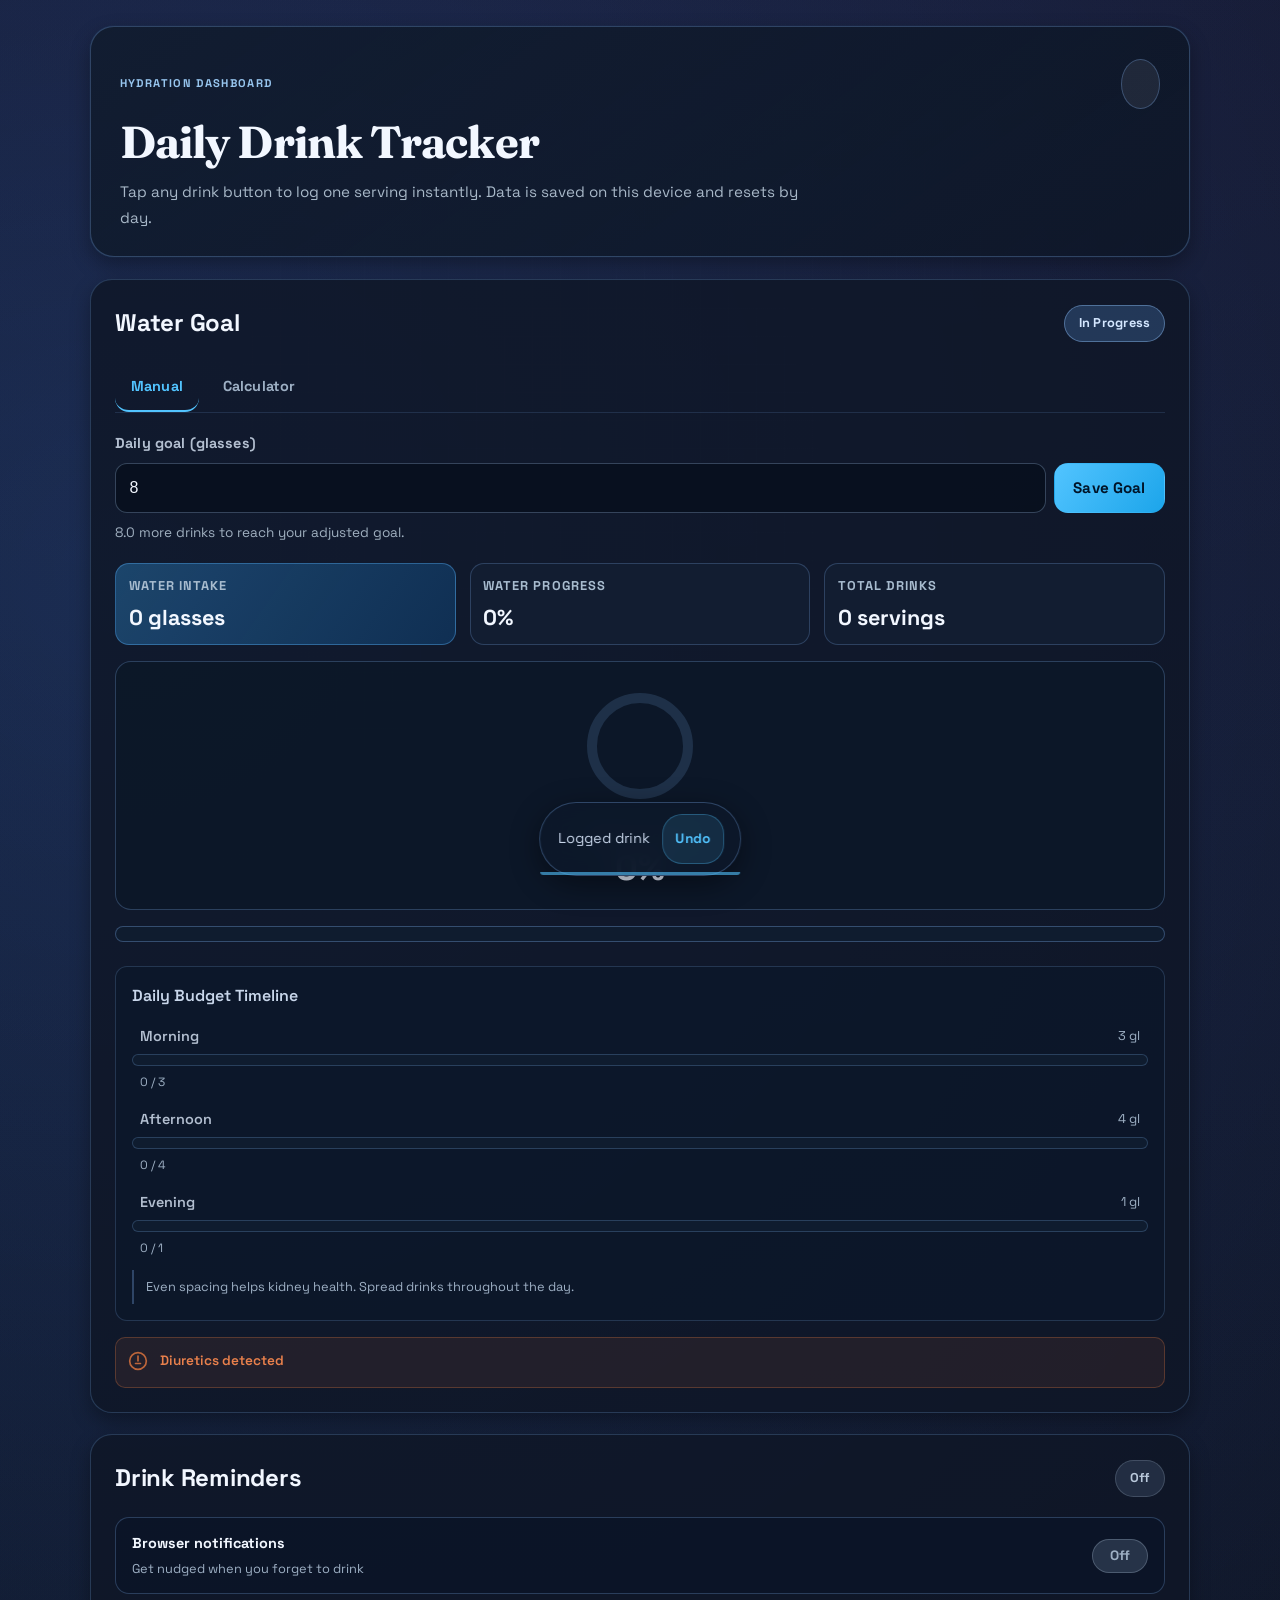
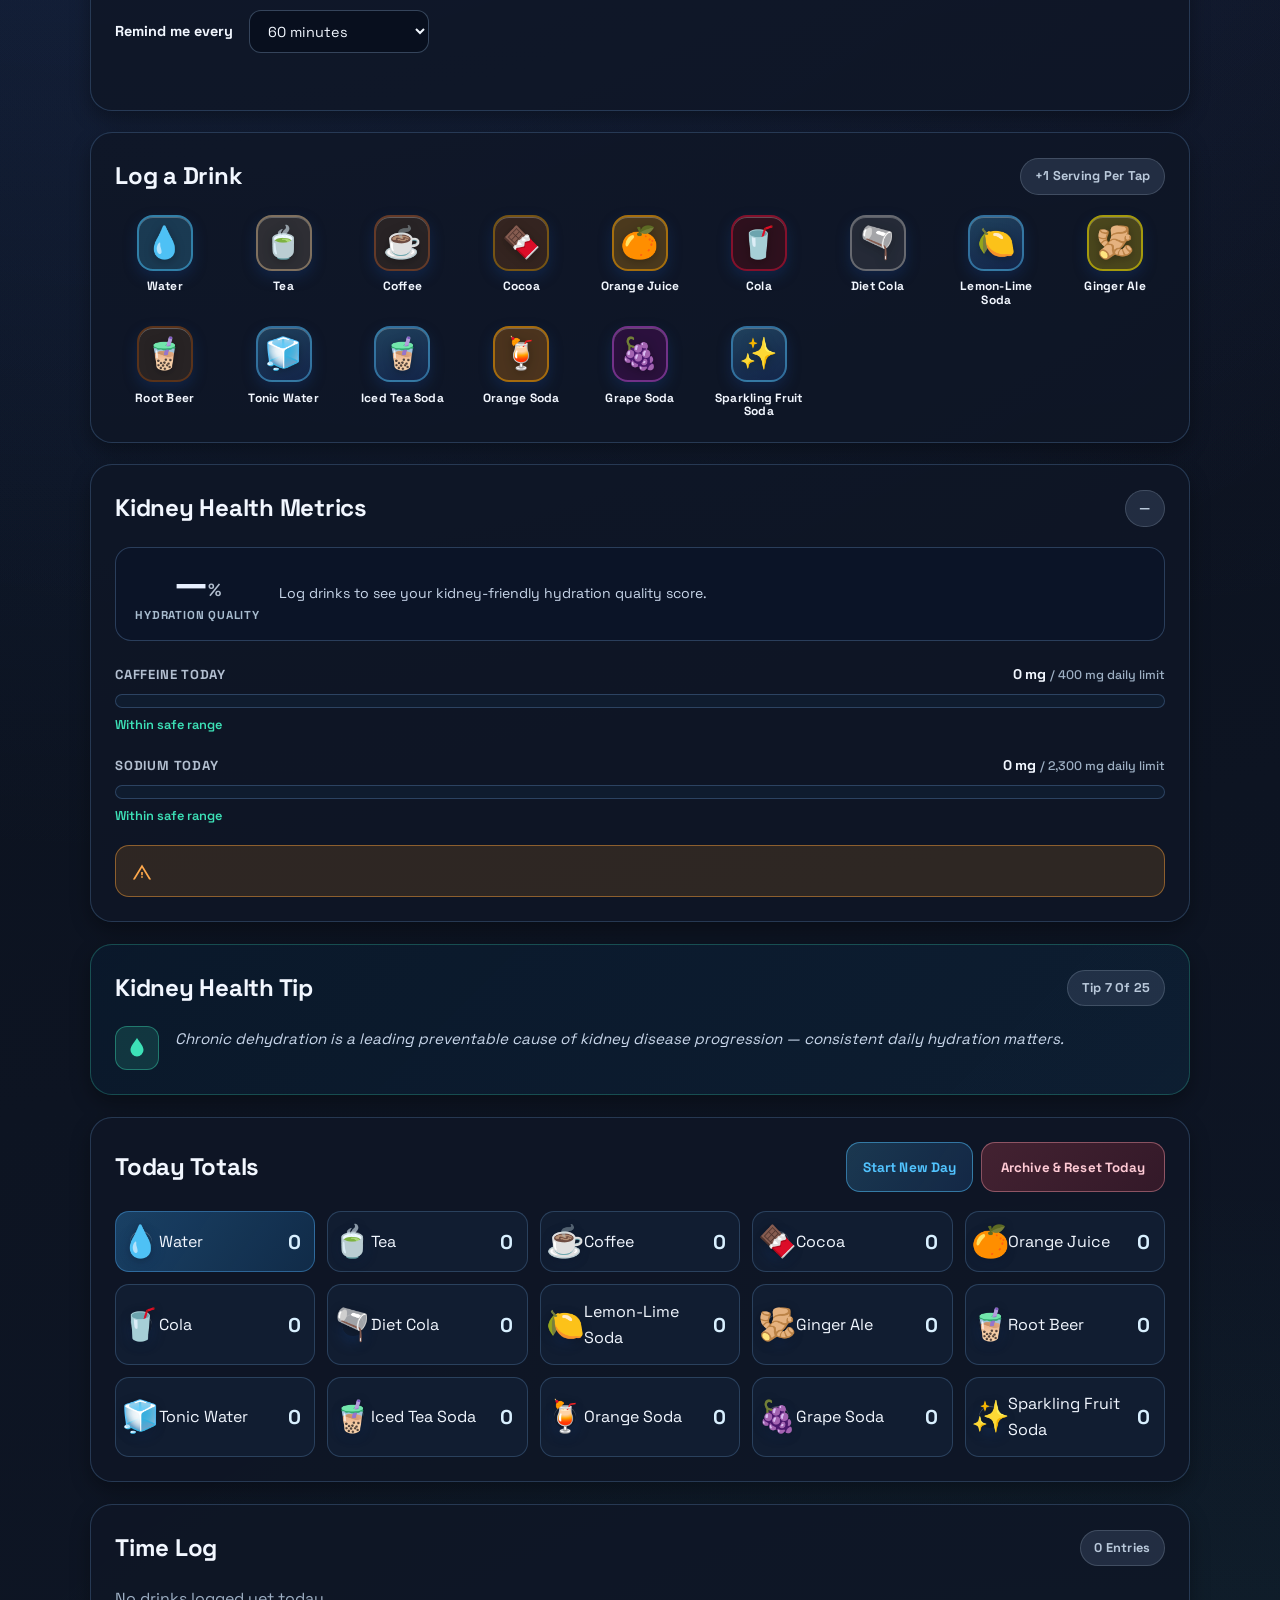
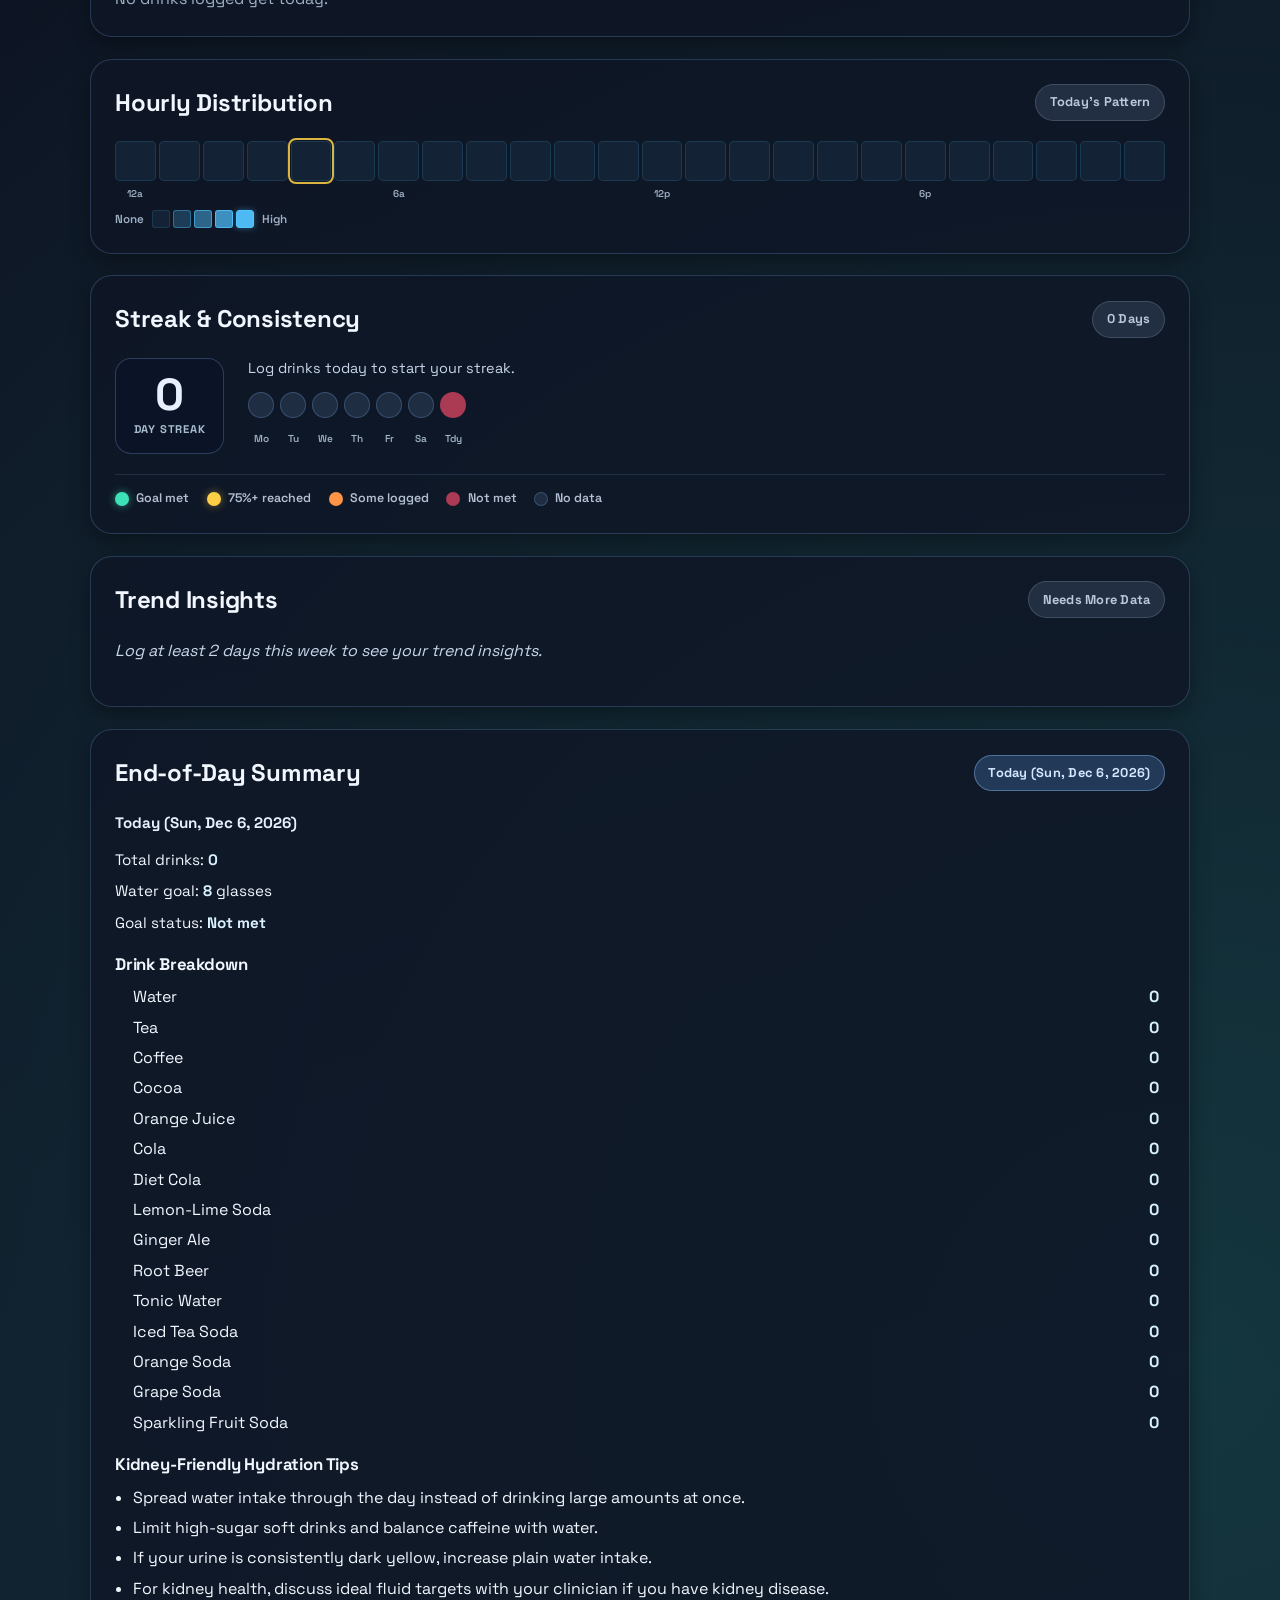
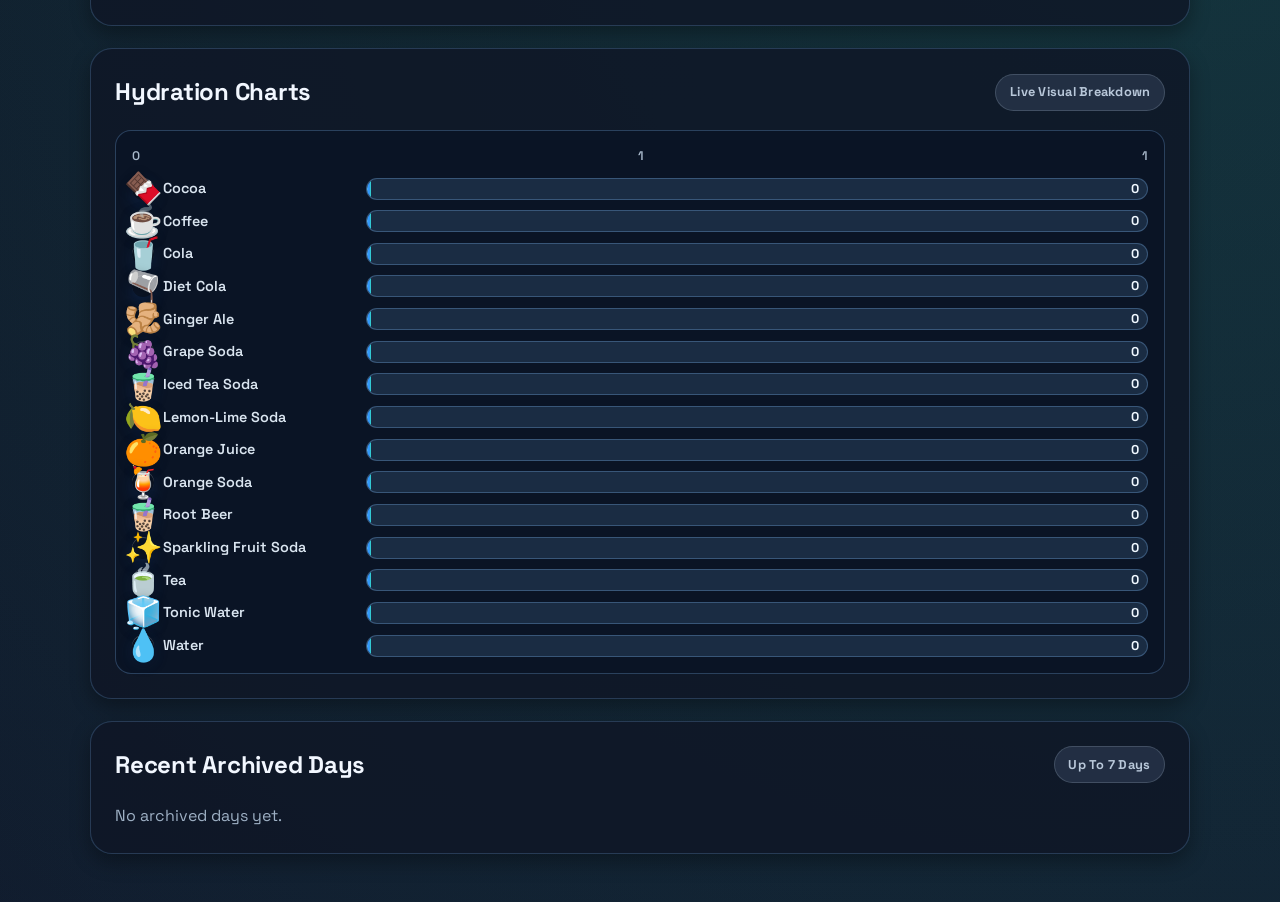
==== index.html @ b5bc23cc "Initial commit" ====
<!DOCTYPE html>
<html lang="en">
  <head>
    <meta charset="UTF-8" />
    <meta name="viewport" content="width=device-width, initial-scale=1.0" />
    <title>Hydration Tracker</title>
    <link rel="preconnect" href="https://fonts.googleapis.com" />
    <link rel="preconnect" href="https://fonts.gstatic.com" crossorigin />
    <link
      href="https://fonts.googleapis.com/css2?family=Space+Grotesk:wght@400;500;600;700&family=Fraunces:opsz,wght@9..144,500;9..144,700&display=swap"
      rel="stylesheet"
    />
    <link rel="stylesheet" href="assets/css/styles.css" />
  </head>
  <body>
    <main class="app-shell" aria-live="polite">
      <header class="hero">
        <div class="hero-top">
          <p class="eyebrow">Hydration Dashboard</p>
          <button type="button" id="themeToggle" class="theme-toggle" aria-label="Switch to light mode" title="Toggle light/dark mode">
            <svg id="themeIconMoon" viewBox="0 0 24 24" aria-hidden="true"><path d="M21 12.79A9 9 0 1 1 11.21 3a7 7 0 0 0 9.79 9.79z" fill="currentColor"/></svg>
            <svg id="themeIconSun" viewBox="0 0 24 24" aria-hidden="true" style="display:none"><circle cx="12" cy="12" r="5" fill="currentColor"/><path d="M12 1v2M12 21v2M4.22 4.22l1.42 1.42M18.36 18.36l1.42 1.42M1 12h2M21 12h2M4.22 19.78l1.42-1.42M18.36 5.64l1.42-1.42" stroke="currentColor" stroke-width="2" stroke-linecap="round" fill="none"/></svg>
          </button>
        </div>
        <h1>Daily Drink Tracker</h1>
        <p class="hero-copy">
          Tap any drink button to log one serving instantly. Data is saved on this device and resets by day.
        </p>
      </header>

      <!-- Undo Toast -->
      <div class="undo-toast" id="undoToast" hidden role="status" aria-live="polite">
        <span class="undo-msg" id="undoMsg">Logged drink</span>
        <button type="button" id="undoBtn" class="undo-btn">Undo</button>
        <div class="undo-progress" id="undoProgress"></div>
      </div>

      <section class="card water-progress" aria-labelledby="waterProgressHeading">
        <div class="section-head">
          <h2 id="waterProgressHeading">Water Goal</h2>
          <p class="chip" id="goalStatus">In progress</p>
        </div>

        <div class="goal-tabs">
          <button type="button" class="goal-tab active" data-tab="manual">Manual</button>
          <button type="button" class="goal-tab" data-tab="calculator">Calculator</button>
        </div>

        <form id="goalForm" class="goal-form goal-tab-content" data-tab-content="manual" novalidate>
          <label for="waterGoalInput">Daily goal (glasses)</label>
          <div class="goal-input-wrap">
            <input
              id="waterGoalInput"
              name="waterGoal"
              type="number"
              min="1"
              max="30"
              step="1"
              required
              inputmode="numeric"
            />
            <button type="submit">Save Goal</button>
          </div>
          <p class="helper-text" id="goalMessage">Default goal is 8 glasses.</p>
        </form>

        <form id="calculatorForm" class="goal-form goal-tab-content" data-tab-content="calculator" style="display: none;" novalidate>
          <div class="calculator-fields">
            <div class="calculator-field">
              <label for="bodyWeight">Body Weight</label>
              <div class="goal-input-wrap">
                <input id="bodyWeight" type="number" min="66" max="440" step="0.5" placeholder="154" inputmode="decimal" />
                <select id="weightUnit" aria-label="Weight unit">
                  <option value="lb" selected>lb</option>
                  <option value="kg">kg</option>
                </select>
              </div>
            </div>
            <div class="calculator-field">
              <label for="activityLevel">Activity Level</label>
              <select id="activityLevel">
                <option value="sedentary">Sedentary (little exercise)</option>
                <option value="light" selected>Light (1-3 days/week)</option>
                <option value="moderate">Moderate (3-5 days/week)</option>
                <option value="active">Active (5-7 days/week)</option>
                <option value="intense">Intense (daily intense exercise)</option>
              </select>
            </div>
            <div class="calculator-field">
              <label for="climate">Climate</label>
              <select id="climate">
                <option value="cool">Cool</option>
                <option value="temperate" selected>Temperate</option>
                <option value="hot">Hot/Humid</option>
              </select>
            </div>
          </div>
          <div class="calculator-result" id="calculatorResult" style="display: none;">
            <p class="calculator-text">Recommended daily intake: <strong id="recommendedGlasses">0</strong> glasses</p>
          </div>
          <button type="button" id="calculateBtn" class="goal-calc-btn">Calculate Goal</button>
          <button type="submit" id="applyCalcBtn" style="display: none;">Apply Calculated Goal</button>
        </form>

        <div class="metrics-grid">
          <article class="metric water-highlight">
            <h3>Water Intake</h3>
            <p><span id="waterIntake">0</span> glasses</p>
          </article>
          <article class="metric">
            <h3>Water Progress</h3>
            <p><span id="goalPercent">0</span>%</p>
          </article>
          <article class="metric">
            <h3>Total Drinks</h3>
            <p><span id="overallTotal">0</span> servings</p>
          </article>
        </div>

        <div class="ring-wrap" aria-label="Daily drink goal ring meter">
          <svg class="ring-meter" viewBox="0 0 120 120" role="img" aria-label="Daily drink progress ring chart">
            <defs>
              <linearGradient id="ringGradient" x1="0%" y1="0%" x2="100%" y2="100%">
                <stop offset="0%" stop-color="#4ac6ff" />
                <stop offset="55%" stop-color="#2f86ff" />
                <stop offset="100%" stop-color="#36e0c7" />
              </linearGradient>
            </defs>
            <circle class="ring-track" cx="60" cy="60" r="48"></circle>
            <circle class="ring-value" id="ringValue" cx="60" cy="60" r="48"></circle>
          </svg>
          <div class="ring-content">
            <p class="ring-label">Daily Progress</p>
            <p class="ring-percent"><span id="ringPercent">0</span>%</p>
          </div>
        </div>

        <div class="progress-track" role="progressbar" aria-valuemin="0" aria-valuemax="100" aria-valuenow="0" aria-label="Daily drink goal completion">
          <div class="progress-fill" id="goalBar"></div>
        </div>

        <!-- Personal Water Budget Breakdown -->
        <div class="budget-breakdown" id="budgetBreakdown">
          <h3 class="budget-title">Daily Budget Timeline</h3>
          <div class="budget-periods">
            <div class="budget-period">
              <div class="period-head">
                <span class="period-name">Morning</span>
                <span class="period-goal" id="morningGoal">3 gl</span>
              </div>
              <div class="period-progress" role="progressbar" aria-valuemin="0" aria-valuemax="100" aria-valuenow="0" aria-label="Morning intake progress">
                <div class="period-fill" id="morningFill"></div>
              </div>
              <span class="period-logged" id="morningLogged">0 / 3</span>
            </div>
            <div class="budget-period">
              <div class="period-head">
                <span class="period-name">Afternoon</span>
                <span class="period-goal" id="afternoonGoal">4 gl</span>
              </div>
              <div class="period-progress" role="progressbar" aria-valuemin="0" aria-valuemax="100" aria-valuenow="0" aria-label="Afternoon intake progress">
                <div class="period-fill" id="afternoonFill"></div>
              </div>
              <span class="period-logged" id="afternoonLogged">0 / 4</span>
            </div>
            <div class="budget-period">
              <div class="period-head">
                <span class="period-name">Evening</span>
                <span class="period-goal" id="eveningGoal">3 gl</span>
              </div>
              <div class="period-progress" role="progressbar" aria-valuemin="0" aria-valuemax="100" aria-valuenow="0" aria-label="Evening intake progress">
                <div class="period-fill" id="eveningFill"></div>
              </div>
              <span class="period-logged" id="eveningLogged">0 / 3</span>
            </div>
          </div>
          <p class="budget-note">Even spacing helps kidney health. Spread drinks throughout the day.</p>
        </div>

        <!-- Diuretic Offset Info -->
        <div class="diuretic-info" id="diureticInfo" hidden role="note">
          <svg viewBox="0 0 24 24" aria-hidden="true" class="diuretic-icon"><circle cx="12" cy="12" r="10" fill="none" stroke="currentColor" stroke-width="2"/><path d="M12 6v6M9 15h6" stroke="currentColor" stroke-width="2" stroke-linecap="round"/></svg>
          <div>
            <p class="diuretic-label">Diuretics detected</p>
            <p class="diuretic-text" id="diureticText"></p>
          </div>
        </div>
      </section>

      <!-- ── Drink Reminders ───────────────────────────────────── -->
      <section class="card reminder-card" aria-labelledby="reminderHeading">
        <div class="section-head">
          <h2 id="reminderHeading">Drink Reminders</h2>
          <p class="chip muted" id="reminderStatusChip">Off</p>
        </div>
        <div class="reminder-body">
          <div class="reminder-toggle-row">
            <div class="reminder-toggle-label">
              <span class="reminder-label-main">Browser notifications</span>
              <span class="reminder-label-sub">Get nudged when you forget to drink</span>
            </div>
            <button type="button" class="toggle-btn" id="reminderToggle" aria-pressed="false">Off</button>
          </div>
          <div class="reminder-interval-row" id="reminderIntervalRow">
            <label class="reminder-label-main" for="reminderIntervalSelect">Remind me every</label>
            <select id="reminderIntervalSelect">
              <option value="30">30 minutes</option>
              <option value="45">45 minutes</option>
              <option value="60" selected>60 minutes</option>
              <option value="90">90 minutes</option>
              <option value="120">2 hours</option>
            </select>
          </div>
          <p class="reminder-next" id="reminderNext"></p>
          <p class="reminder-perm-note" id="reminderPermNote" hidden>
            Notifications were blocked. Please allow them in your browser settings and reload.
          </p>
        </div>
      </section>

      <section class="card" aria-labelledby="drinkButtonsHeading">
        <div class="section-head">
          <h2 id="drinkButtonsHeading">Log a Drink</h2>
          <p class="chip muted">+1 serving per tap</p>
        </div>
        <div class="drink-grid" id="drinkGrid"></div>
      </section>

      <!-- ── Kidney Health Metrics ───────────────────────────── -->
      <section class="card" aria-labelledby="healthMetricsHeading">
        <div class="section-head">
          <h2 id="healthMetricsHeading">Kidney Health Metrics</h2>
          <p class="chip muted" id="healthIndexChip">—</p>
        </div>

        <!-- Kidney Health Index -->
        <div class="khi-panel">
          <div class="khi-score-area">
            <p class="khi-score"><span id="healthIndexValue">—</span><span class="khi-unit">%</span></p>
            <p class="khi-label">Hydration Quality</p>
          </div>
          <p class="khi-desc" id="healthIndexDesc">Log drinks to see your kidney-friendly hydration quality score.</p>
        </div>

        <!-- Caffeine Meter -->
        <div class="health-meter-group">
          <div class="health-meter-head">
            <span class="health-meter-label">Caffeine Today</span>
            <span class="health-meter-value"><span id="caffeineValue">0</span>&thinsp;mg <span class="health-meter-limit">/ 400 mg daily limit</span></span>
          </div>
          <div class="health-meter-track" role="progressbar" aria-valuemin="0" aria-valuemax="400" aria-valuenow="0" aria-label="Daily caffeine intake">
            <div class="health-meter-fill level-ok" id="caffeineFill"></div>
          </div>
          <p class="health-meter-status status-level-ok" id="caffeineStatus">Within safe range</p>
        </div>

        <!-- Sodium Meter -->
        <div class="health-meter-group">
          <div class="health-meter-head">
            <span class="health-meter-label">Sodium Today</span>
            <span class="health-meter-value"><span id="sodiumValue">0</span>&thinsp;mg <span class="health-meter-limit">/ 2,300 mg daily limit</span></span>
          </div>
          <div class="health-meter-track" role="progressbar" aria-valuemin="0" aria-valuemax="2300" aria-valuenow="0" aria-label="Daily sodium intake">
            <div class="health-meter-fill level-ok" id="sodiumFill"></div>
          </div>
          <p class="health-meter-status status-level-ok" id="sodiumStatus">Within safe range</p>
        </div>

        <!-- Caffeine Warning Banner -->
        <div class="health-warning" id="caffeineWarning" hidden role="alert">
          <svg viewBox="0 0 24 24" aria-hidden="true" class="warning-icon-svg"><path d="M12 3L1 21h22L12 3zm0 4l8.5 14h-17L12 7zm-1 5v4h2v-4h-2zm0 5v2h2v-2h-2z" fill="currentColor"/></svg>
          <p id="caffeineWarningText"></p>
        </div>
      </section>

      <!-- ── Kidney Health Tip ────────────────────────────────── -->
      <section class="card kidney-tip-card" aria-labelledby="kidneyTipHeading">
        <div class="section-head">
          <h2 id="kidneyTipHeading">Kidney Health Tip</h2>
          <p class="chip muted" id="tipDayChip">Daily Tip</p>
        </div>
        <div class="tip-content">
          <div class="tip-icon-wrap" aria-hidden="true">
            <svg viewBox="0 0 24 24"><path d="M12 2c3.7 5.3 6.5 8.6 6.5 12A6.5 6.5 0 1 1 5.5 14c0-3.4 2.8-6.7 6.5-12z" fill="currentColor"/></svg>
          </div>
          <p class="tip-text" id="kidneyTipText">Loading tip…</p>
        </div>
      </section>

      <section class="card" aria-labelledby="todayTotalsHeading">
        <div class="section-head">
          <h2 id="todayTotalsHeading">Today Totals</h2>
          <div class="button-group">
            <button type="button" class="info-btn" id="startNewDayBtn">Start New Day</button>
            <button type="button" class="danger" id="archiveTodayBtn">Archive & Reset Today</button>
          </div>
        </div>
        <div class="totals-list" id="totalsList"></div>
      </section>

      <section class="card" aria-labelledby="timeLogHeading">
        <div class="section-head">
          <h2 id="timeLogHeading">Time Log</h2>
          <p class="chip muted" id="logCount">Today's entries</p>
        </div>
        <div id="timeLogContainer" class="time-log-list"></div>
      </section>

      <!-- ── Hourly Distribution ───────────────────────────────── -->
      <section class="card" aria-labelledby="heatmapHeading">
        <div class="section-head">
          <h2 id="heatmapHeading">Hourly Distribution</h2>
          <p class="chip muted">Today's pattern</p>
        </div>
        <div class="heatmap-wrap" id="hourlyHeatmap" role="img" aria-label="Hourly drink distribution heatmap"></div>
        <div class="heatmap-legend">
          <span class="legend-label">None</span>
          <div class="legend-cells">
            <div class="heatmap-cell lvl-0"></div>
            <div class="heatmap-cell lvl-1"></div>
            <div class="heatmap-cell lvl-2"></div>
            <div class="heatmap-cell lvl-3"></div>
            <div class="heatmap-cell lvl-4"></div>
          </div>
          <span class="legend-label">High</span>
        </div>
      </section>

      <!-- ── Streak & Consistency ──────────────────────────────── -->
      <section class="card" aria-labelledby="streakHeading">
        <div class="section-head">
          <h2 id="streakHeading">Streak &amp; Consistency</h2>
          <p class="chip muted" id="streakChip">0 days</p>
        </div>
        <div class="streak-panel">
          <div class="streak-count-area">
            <p class="streak-number" id="streakCount">0</p>
            <p class="streak-label">day streak</p>
          </div>
          <div class="streak-info">
            <p id="streakDesc">Log drinks today to start your streak.</p>
            <div class="week-dots" id="weekDots" role="img" aria-label="7-day consistency calendar"></div>
            <div class="week-dot-labels" id="weekDotLabels"></div>
          </div>
        </div>
        <div class="streak-legend">
          <div class="streak-legend-item"><span class="week-dot dot-met"></span> Goal met</div>
          <div class="streak-legend-item"><span class="week-dot dot-near"></span> 75%+ reached</div>
          <div class="streak-legend-item"><span class="week-dot dot-partial"></span> Some logged</div>
          <div class="streak-legend-item"><span class="week-dot dot-missed"></span> Not met</div>
          <div class="streak-legend-item"><span class="week-dot dot-empty"></span> No data</div>
        </div>
      </section>

      <!-- ── Trend Insights ────────────────────────────────────── -->
      <section class="card trend-card" aria-labelledby="trendHeading">
        <div class="section-head">
          <h2 id="trendHeading">Trend Insights</h2>
          <p class="chip muted" id="trendChip">Auto-generated</p>
        </div>
        <p class="trend-text" id="trendText">Log more days to see your weekly trends.</p>
        <div class="trend-stats" id="trendStats"></div>
      </section>

      <section class="card" aria-labelledby="summaryHeading">
        <div class="section-head">
          <h2 id="summaryHeading">End-of-Day Summary</h2>
          <p class="chip" id="summaryDateLabel"></p>
        </div>
        <div id="dailySummary" class="summary"></div>
      </section>

      <section class="card" aria-labelledby="chartsHeading">
        <div class="section-head">
          <h2 id="chartsHeading">Hydration Charts</h2>
          <p class="chip muted">Live visual breakdown</p>
        </div>
        <div class="chart-panel">
          <div class="chart-scale" aria-hidden="true">
            <span>0</span>
            <span id="chartScaleMid">0</span>
            <span id="chartScaleMax">0</span>
          </div>
          <div id="drinkBars" class="drink-bars" role="img" aria-label="Bar chart of drinks consumed today"></div>
        </div>
      </section>

      <section class="card" aria-labelledby="historyHeading">
        <div class="section-head">
          <h2 id="historyHeading">Recent Archived Days</h2>
          <p class="chip muted">Up to 7 days</p>
        </div>
        <div id="historyContainer" class="history-list"></div>
      </section>

      <p class="error-banner" id="errorBanner" hidden></p>
    </main>

    <script type="module" src="assets/js/app.js"></script>
    <dialog id="newDayDialog" class="dialog-modal">
      <div class="dialog-content">
        <h2>Start a New Day?</h2>
        <p>This will archive today's data and reset all drink counts to start fresh.</p>
        <div class="dialog-actions">
          <button type="button" id="confirmNewDay" class="primary-btn">Start New Day</button>
          <button type="button" id="cancelNewDay">Cancel</button>
        </div>
      </div>
    </dialog>
  </body>
</html>
---- assets/css/styles.css ----
:root {
  --bg-0: #070b14;
  --bg-1: #0d1422;
  --bg-2: #111b2e;
  --surface: rgba(15, 23, 39, 0.82);
  --surface-strong: rgba(20, 30, 51, 0.95);
  --surface-border: rgba(116, 167, 221, 0.2);
  --text: #f2f7ff;
  --text-secondary: #c8d6ea;
  --muted: #9eb0c4;
  --muted-lighter: #b3bfd0;
  --primary: #52c4ff;
  --primary-strong: #1ca5ea;
  --accent: #3de1b7;
  --danger: #ff7d8d;
  --focus: #9bdfff;
  --shadow-sm: 0 2px 8px rgba(0, 0, 0, 0.2);
  --shadow-md: 0 8px 20px rgba(0, 0, 0, 0.32);
  --shadow: 0 20px 45px rgba(0, 0, 0, 0.38);
  --shadow-lg: 0 32px 64px rgba(0, 0, 0, 0.45);
}

/* ── Light mode overrides ────────────────────────────────────── */
[data-theme="light"] {
  --bg-0: #e8f4ff;
  --bg-1: #ddeeff;
  --bg-2: #cfe5f8;
  --surface: rgba(255, 255, 255, 0.88);
  --surface-strong: rgba(240, 248, 255, 0.98);
  --surface-border: rgba(60, 130, 200, 0.22);
  --text: #0a1a2e;
  --text-secondary: #1e3a5a;
  --muted: #4a6880;
  --muted-lighter: #3a5870;
  --primary: #0a7ecf;
  --primary-strong: #075fa3;
  --accent: #00917d;
  --danger: #d93040;
  --focus: #005fa0;
  --shadow-sm: 0 2px 8px rgba(0, 60, 130, 0.1);
  --shadow-md: 0 8px 20px rgba(0, 60, 130, 0.14);
  --shadow: 0 20px 45px rgba(0, 60, 130, 0.18);
  --shadow-lg: 0 32px 64px rgba(0, 60, 130, 0.22);
}

[data-theme="light"] body {
  background:
    radial-gradient(circle at 10% 10%, rgba(60, 142, 255, 0.12), transparent 36%),
    radial-gradient(circle at 92% 80%, rgba(0, 180, 150, 0.1), transparent 38%),
    linear-gradient(165deg, #ddeeff, #cfe5f8 45%, #bee0f5);
}

[data-theme="light"] body::before {
  background-image: linear-gradient(rgba(0, 80, 160, 0.04) 1px, transparent 1px),
    linear-gradient(90deg, rgba(0, 80, 160, 0.04) 1px, transparent 1px);
}

[data-theme="light"] .hero {
  background: linear-gradient(145deg, rgba(255,255,255,0.9), rgba(220,240,255,0.85));
  border-color: rgba(60, 130, 200, 0.3);
}

[data-theme="light"] .card {
  background: var(--surface);
  border-color: rgba(60, 130, 200, 0.2);
}

[data-theme="light"] .ring-track {
  stroke: rgba(60, 130, 200, 0.2);
}

[data-theme="light"] .ring-wrap {
  background: rgba(225, 240, 255, 0.85);
  border-color: rgba(60, 130, 200, 0.22);
}

[data-theme="light"] .chip {
  background: rgba(10, 126, 207, 0.12);
  color: var(--primary-strong);
}

[data-theme="light"] .chip.muted {
  background: rgba(74, 104, 128, 0.1);
  color: var(--muted);
}

[data-theme="light"] .chip.success {
  background: rgba(0, 145, 125, 0.12);
  color: var(--accent);
}

[data-theme="light"] .progress-track,
[data-theme="light"] .health-meter-track,
[data-theme="light"] .period-progress {
  background: rgba(180, 210, 240, 0.6);
  border-color: rgba(60, 130, 200, 0.2);
}

[data-theme="light"] .heatmap-cell.lvl-0 {
  background: rgba(60, 130, 200, 0.07);
}

[data-theme="light"] .week-dot.dot-empty {
  background: rgba(60, 130, 200, 0.15);
}

[data-theme="light"] .eyebrow {
  color: #0a5a9a;
}

[data-theme="light"] .undo-toast {
  background: rgba(240, 248, 255, 0.97);
  border-color: rgba(60, 130, 200, 0.35);
  color: var(--text);
  box-shadow: 0 4px 20px rgba(0, 60, 130, 0.18);
}

* {
  box-sizing: border-box;
}

body {
  margin: 0;
  min-height: 100vh;
  color: var(--text);
  font-family: "Space Grotesk", "Segoe UI", sans-serif;
  -webkit-font-smoothing: antialiased;
  -moz-osx-font-smoothing: grayscale;
  font-size: 16px;
  line-height: 1.6;
  background:
    radial-gradient(circle at 10% 10%, rgba(60, 142, 255, 0.2), transparent 36%),
    radial-gradient(circle at 92% 80%, rgba(47, 233, 184, 0.14), transparent 38%),
    radial-gradient(circle at 50% -20%, rgba(153, 115, 255, 0.15), transparent 50%),
    linear-gradient(165deg, var(--bg-0), var(--bg-1) 45%, var(--bg-2));
}

body::before {
  content: "";
  position: fixed;
  inset: 0;
  pointer-events: none;
  background-image: linear-gradient(rgba(255, 255, 255, 0.025) 1px, transparent 1px),
    linear-gradient(90deg, rgba(255, 255, 255, 0.025) 1px, transparent 1px);
  background-size: 28px 28px;
  mask-image: radial-gradient(circle at center, rgba(0, 0, 0, 0.55), transparent 95%);
}

.app-shell {
  width: min(1100px, 100% - 2rem);
  margin: 1.6rem auto 3rem;
  display: grid;
  gap: 1.35rem;
  animation: fade-in 500ms ease both;
}

@keyframes fade-in {
  from { opacity: 0; }
  to { opacity: 1; }
}

.hero {
  background: linear-gradient(145deg, rgba(17, 28, 47, 0.92), rgba(13, 22, 38, 0.82));
  border: 1px solid rgba(130, 180, 244, 0.28);
  border-radius: 24px;
  padding: 2rem 1.8rem 1.6rem;
  box-shadow: 0 0 1px rgba(82, 196, 255, 0.3), var(--shadow-md);
  backdrop-filter: blur(9px);
}

.eyebrow {
  margin: 0 0 0.4rem 0;
  text-transform: uppercase;
  letter-spacing: 0.12em;
  font-size: 0.7rem;
  color: #a3d4ff;
  font-weight: 700;
  opacity: 0.92;
}

.hero h1 {
  margin: 0 0 0.65rem 0;
  font-family: "Fraunces", Georgia, serif;
  font-size: clamp(1.8rem, 5.5vw, 2.8rem);
  font-weight: 700;
  line-height: 1.2;
  letter-spacing: -0.02em;
}

.hero-copy {
  margin: 0;
  color: #a8b8c8;
  max-width: 70ch;
  font-size: 0.95rem;
  line-height: 1.7;
}

[data-theme="light"] .hero-copy {
  color: #3a5870;
}

/* ── Hero top row (eyebrow + theme toggle) ───────────────────── */
.hero-top {
  display: flex;
  align-items: center;
  justify-content: space-between;
  margin-bottom: 0.4rem;
}

.hero-top .eyebrow {
  margin: 0;
}

.theme-toggle {
  display: flex;
  align-items: center;
  justify-content: center;
  width: 36px;
  height: 36px;
  border-radius: 50%;
  border: 1px solid rgba(130, 180, 244, 0.3);
  background: rgba(255, 255, 255, 0.07);
  color: var(--muted-lighter);
  cursor: pointer;
  transition: background 200ms ease, color 200ms ease, transform 200ms ease;
  flex-shrink: 0;
}

.theme-toggle:hover {
  background: rgba(82, 196, 255, 0.15);
  color: var(--primary);
  transform: rotate(20deg);
}

.theme-toggle svg {
  width: 18px;
  height: 18px;
}

[data-theme="light"] .theme-toggle {
  border-color: rgba(60, 130, 200, 0.3);
  background: rgba(0, 0, 0, 0.04);
  color: var(--muted);
}

[data-theme="light"] .theme-toggle:hover {
  background: rgba(10, 126, 207, 0.1);
  color: var(--primary-strong);
}

/* ── Undo Toast (Feature 15) ────────────────────────────────── */
.undo-toast {
  position: fixed;
  bottom: 1.5rem;
  left: 50%;
  transform: translateX(-50%);
  z-index: 1000;
  display: flex;
  align-items: center;
  gap: 0.75rem;
  padding: 0.7rem 1rem 0.7rem 1.1rem;
  border-radius: 40px;
  background: rgba(13, 24, 42, 0.96);
  border: 1px solid rgba(130, 180, 244, 0.3);
  box-shadow: 0 8px 30px rgba(0, 0, 0, 0.45);
  backdrop-filter: blur(12px);
  white-space: nowrap;
  animation: toast-in 200ms ease both;
}

@keyframes toast-in {
  from { opacity: 0; transform: translateX(-50%) translateY(12px); }
  to   { opacity: 1; transform: translateX(-50%) translateY(0); }
}

.undo-msg {
  font-size: 0.9rem;
  color: var(--text-secondary);
}

.undo-btn {
  font-size: 0.85rem;
  font-weight: 700;
  color: var(--primary);
  background: rgba(82, 196, 255, 0.12);
  border: 1px solid rgba(82, 196, 255, 0.3);
  border-radius: 20px;
  padding: 0.25rem 0.8rem;
  cursor: pointer;
  transition: background 150ms ease;
}

.undo-btn:hover {
  background: rgba(82, 196, 255, 0.25);
}

.undo-progress {
  position: absolute;
  bottom: 0;
  left: 0;
  height: 3px;
  width: 100%;
  background: var(--primary);
  border-radius: 0 0 40px 40px;
  opacity: 0.6;
}

/* ── Trend Insights Card (Feature 12) ───────────────────────── */
.trend-card .trend-text {
  margin: 0 0 1.1rem 0;
  font-size: 1rem;
  line-height: 1.65;
  color: var(--text-secondary);
  font-style: italic;
}

.trend-stats {
  display: flex;
  flex-wrap: wrap;
  gap: 0.75rem;
}

.trend-stat {
  display: flex;
  flex-direction: column;
  align-items: center;
  gap: 0.2rem;
  padding: 0.6rem 1rem;
  border-radius: 12px;
  background: rgba(82, 196, 255, 0.07);
  border: 1px solid rgba(82, 196, 255, 0.15);
  min-width: 70px;
  flex: 1;
}

.trend-stat-val {
  font-size: 1.4rem;
  font-weight: 700;
  color: var(--primary);
  line-height: 1;
}

.trend-stat-val.up {
  color: #3de1b7;
}

.trend-stat-val.down {
  color: var(--danger);
}

.trend-stat-label {
  font-size: 0.72rem;
  color: var(--muted);
  text-align: center;
  line-height: 1.2;
}

[data-theme="light"] .trend-stat {
  background: rgba(10, 126, 207, 0.06);
  border-color: rgba(10, 126, 207, 0.15);
}

[data-theme="light"] .trend-stat-val {
  color: var(--primary-strong);
}

.card {
  background: var(--surface);
  border: 1px solid rgba(130, 180, 244, 0.22);
  border-radius: 22px;
  box-shadow: 0 0 0.5px rgba(82, 196, 255, 0.2), var(--shadow-md);
  padding: 1.5rem;
  backdrop-filter: blur(9px);
  transition: all 220ms ease;
}

.section-head {
  display: flex;
  justify-content: space-between;
  align-items: center;
  gap: 0.8rem;
  margin-bottom: 1.2rem;
}

.section-head h2 {
  margin: 0;
  font-size: clamp(1.15rem, 3vw, 1.5rem);
  font-weight: 700;
  letter-spacing: -0.01em;
}

.chip {
  margin: 0;
  background: rgba(76, 126, 188, 0.32);
  color: #d4e7ff;
  border: 1px solid rgba(150, 200, 255, 0.4);
  border-radius: 20px;
  padding: 0.45rem 0.85rem;
  font-size: 0.8rem;
  font-weight: 700;
  letter-spacing: 0.02em;
  text-transform: capitalize;
}

.chip.muted {
  background: rgba(58, 72, 96, 0.48);
  color: #b9c8da;
  border-color: rgba(136, 153, 173, 0.3);
}

.chip.success {
  background: rgba(46, 154, 126, 0.24);
  color: #8ef3d8;
  border-color: rgba(75, 196, 165, 0.45);
}

.goal-form {
  margin-bottom: 1.2rem;
}

.goal-form label {
  display: block;
  margin-bottom: 0.5rem;
  color: var(--muted-lighter);
  font-weight: 700;
  font-size: 0.9rem;
  letter-spacing: 0.01em;
}

.goal-input-wrap {
  display: flex;
  gap: 0.5rem;
}

.goal-input-wrap input {
  flex: 1;
  min-width: 0;
  font-size: 1rem;
  border-radius: 12px;
  border: 1.5px solid rgba(134, 168, 202, 0.35);
  background: rgba(9, 16, 30, 0.85);
  color: var(--text);
  padding: 0.85rem;
  transition: all 160ms ease;
}

.goal-input-wrap select {
  font-size: 1rem;
  border-radius: 12px;
  border: 1.5px solid rgba(134, 168, 202, 0.35);
  background: rgba(9, 16, 30, 0.85);
  color: var(--text);
  padding: 0.85rem;
  min-width: 88px;
  transition: all 160ms ease;
}

.goal-input-wrap input:hover {
  border-color: rgba(150, 190, 240, 0.55);
}

.goal-input-wrap select:hover {
  border-color: rgba(150, 190, 240, 0.55);
}

.goal-input-wrap input:focus-visible {
  outline: none;
  border-color: #52c4ff;
  box-shadow: 0 0 0 3px rgba(82, 196, 255, 0.15);
  background: rgba(12, 20, 36, 0.95);
}

.goal-input-wrap select:focus-visible {
  outline: none;
  border-color: #52c4ff;
  box-shadow: 0 0 0 3px rgba(82, 196, 255, 0.15);
  background: rgba(12, 20, 36, 0.95);
}

button {
  border: 1px solid transparent;
  border-radius: 14px;
  padding: 0.85rem 1.15rem;
  font-weight: 700;
  font-family: inherit;
  cursor: pointer;
  min-height: 50px;
  letter-spacing: 0.01em;
  transition: transform 160ms cubic-bezier(0.4, 0, 0.2, 1), background-color 160ms cubic-bezier(0.4, 0, 0.2, 1), box-shadow 160ms cubic-bezier(0.4, 0, 0.2, 1), border-color 160ms cubic-bezier(0.4, 0, 0.2, 1);
}

button:hover {
  transform: translateY(-2px);
}

button:active {
  transform: translateY(0) scale(0.98);
}

.goal-input-wrap button {
  background: linear-gradient(125deg, #52c4ff, #1ca5ea);
  color: #001428;
  font-size: 0.95rem;
}

.goal-input-wrap button:hover {
  box-shadow: 0 0 0 4px rgba(82, 196, 255, 0.2), var(--shadow-md);
}

button:focus-visible {
  outline: none;
  box-shadow: 0 0 0 3px rgba(82, 196, 255, 0.2) !important;
}

.helper-text {
  margin: 0.55rem 0 0 0;
  font-size: 0.85rem;
  color: #a0b0c0;
}

.metrics-grid {
  display: grid;
  grid-template-columns: repeat(3, minmax(0, 1fr));
  gap: 0.85rem;
  margin-bottom: 1rem;
}

.metric {
  padding: 0.8rem;
  border-radius: 14px;
  background: rgba(20, 31, 52, 0.88);
  border: 1px solid rgba(130, 180, 244, 0.24);
  transition: all 200ms ease;
}

.metric:hover {
  border-color: rgba(130, 180, 244, 0.42);
  background: rgba(20, 31, 52, 0.95);
}

.metric h3 {
  margin: 0 0 0.5rem 0;
  font-size: 0.8rem;
  text-transform: uppercase;
  letter-spacing: 0.08em;
  color: #a8bccf;
  font-weight: 700;
}

.metric p {
  margin: 0;
  font-size: 1.35rem;
  font-weight: 700;
  line-height: 1.2;
}

.water-highlight {
  background: linear-gradient(125deg, rgba(32, 83, 128, 0.76), rgba(17, 59, 103, 0.68));
  border-color: rgba(81, 166, 232, 0.43);
}

.progress-track {
  width: 100%;
  height: 16px;
  border-radius: 999px;
  overflow: hidden;
  background: rgba(16, 29, 48, 0.98);
  border: 1px solid rgba(120, 170, 230, 0.35);
}

.progress-fill {
  height: 100%;
  width: 0;
  background: linear-gradient(90deg, #47b8ff, #2f85ff, #40d8bc);
  transition: width 240ms ease;
}

.ring-wrap {
  display: flex;
  flex-direction: column;
  justify-content: center;
  align-items: center;
  gap: 1.2rem;
  margin-bottom: 1rem;
  padding: 1.5rem 1rem;
  border-radius: 16px;
  background: rgba(13, 24, 42, 0.88);
  border: 1px solid rgba(130, 180, 244, 0.26);
  transition: all 180ms ease;
}

.ring-meter {
  width: 120px;
  height: 120px;
}

.ring-track,
.ring-value {
  fill: none;
  stroke-width: 10;
}

.ring-track {
  stroke: rgba(84, 122, 164, 0.26);
}

.ring-value {
  stroke: url(#ringGradient);
  filter: drop-shadow(0 0 4px rgba(59, 185, 255, 0.5));
  transition: stroke-dashoffset 220ms ease;
}

.ring-content {
  display: grid;
  gap: 0.15rem;
  text-align: center;
}

.ring-label {
  margin: 0;
  color: var(--muted-lighter);
  font-size: 0.9rem;
  font-weight: 600;
}

.ring-percent {
  margin: 0;
  font-size: 2.2rem;
  font-weight: 700;
  line-height: 1;
  color: #e8f0ff;
}

/* ── Budget Breakdown (Feature 8) ──────────────────────────────── */
.budget-breakdown {
  margin-top: 1.5rem;
  padding: 1rem;
  border-radius: 12px;
  background: rgba(13, 24, 42, 0.68);
  border: 1px solid rgba(130, 180, 244, 0.2);
}

.budget-title {
  margin: 0 0 1rem 0;
  font-size: 1rem;
  font-weight: 600;
  color: var(--text-secondary);
}

.budget-periods {
  display: flex;
  flex-direction: column;
  gap: 1rem;
  margin-bottom: 0.75rem;
}

.budget-period {
  display: flex;
  flex-direction: column;
  gap: 0.4rem;
}

.period-head {
  display: flex;
  justify-content: space-between;
  align-items: center;
  padding: 0 0.5rem;
}

.period-name {
  font-size: 0.9rem;
  font-weight: 600;
  color: var(--muted-lighter);
}

.period-goal {
  font-size: 0.8rem;
  color: var(--muted);
}

.period-progress {
  width: 100%;
  height: 12px;
  border-radius: 999px;
  overflow: hidden;
  background: rgba(16, 29, 48, 0.98);
  border: 1px solid rgba(120, 170, 230, 0.25);
}

.period-fill {
  height: 100%;
  width: 0;
  background: linear-gradient(90deg, #52c4ff, #36e0c7);
  transition: width 240ms ease;
}

.period-logged {
  font-size: 0.75rem;
  color: var(--muted);
  padding: 0 0.5rem;
}

.budget-note {
  margin: 0;
  font-size: 0.8rem;
  color: var(--muted);
  line-height: 1.4;
  padding: 0.5rem;
  border-left: 2px solid rgba(130, 180, 244, 0.3);
  padding-left: 0.75rem;
}

/* ── Diuretic Offset Info (Feature 9) ──────────────────────────── */
.diuretic-info {
  margin-top: 1rem;
  padding: 0.75rem;
  border-radius: 10px;
  background: rgba(255, 132, 66, 0.08);
  border: 1px solid rgba(255, 132, 66, 0.25);
  display: flex;
  align-items: flex-start;
  gap: 0.75rem;
}

.diuretic-icon {
  flex-shrink: 0;
  width: 20px;
  height: 20px;
  color: rgba(255, 132, 66, 0.7);
  margin-top: 0.1rem;
}

.diuretic-info > div {
  flex: 1;
  display: flex;
  flex-direction: column;
  gap: 0.2rem;
}

.diuretic-label {
  margin: 0;
  font-size: 0.85rem;
  font-weight: 600;
  color: rgba(255, 140, 80, 0.9);
}

.diuretic-text {
  margin: 0;
  font-size: 0.8rem;
  color: var(--muted);
  line-height: 1.4;
}

.drink-grid {
  display: grid;
  grid-template-columns: repeat(auto-fit, minmax(90px, 1fr));
  gap: 1.2rem;
  justify-items: center;
}

.drink-btn {
  background: transparent;
  color: var(--text);
  border: none;
  padding: 0;
  width: 90px;
  height: auto;
  display: flex;
  flex-direction: column;
  align-items: center;
  justify-content: flex-start;
  gap: 0.6rem;
  font-size: 0.8rem;
  min-height: auto;
  border-radius: 0;
  transition: all 180ms ease;
  cursor: pointer;
  font-weight: 600;
}

.drink-btn:hover {
  transform: translateY(-4px);
}

.drink-btn:active {
  transform: translateY(-2px);
}

.drink-btn.water {
  background: transparent;
  border: none;
}

.drink-btn.water:hover {
  background: transparent;
}

.drink-btn-inner {
  display: flex;
  flex-direction: column;
  align-items: center;
  justify-content: center;
  gap: 0.6rem;
  width: 100%;
  pointer-events: none;
}

.drink-label {
  display: block;
  font-size: 0.75rem;
  font-weight: 700;
  text-align: center;
  letter-spacing: 0.02em;
  line-height: 1.1;
  pointer-events: none;
}

.drink-icon {
  width: 56px;
  height: 56px;
  border-radius: 16px;
  flex-shrink: 0;
  display: inline-flex;
  align-items: center;
  justify-content: center;
  background: linear-gradient(160deg, rgba(82, 196, 255, 0.25), rgba(42, 98, 214, 0.2));
  border: 2px solid rgba(82, 196, 255, 0.45);
  transition: all 180ms ease;
  pointer-events: none;
  box-shadow: inset 0 1px 0 rgba(255, 255, 255, 0.25), 0 6px 14px rgba(24, 62, 130, 0.35);
}

.drink-btn:hover .drink-icon {
  background: rgba(82, 196, 255, 0.25);
  border-color: rgba(82, 196, 255, 0.6);
  transform: scale(1.05);
  box-shadow: 0 4px 12px rgba(82, 196, 255, 0.2);
}

.drink-icon svg {
  width: 36px;
  height: 36px;
  fill: #52c4ff;
  stroke: none;
}

.drink-icon-picture {
  font-size: 31px;
  line-height: 1;
  filter: drop-shadow(0 2px 5px rgba(0, 0, 0, 0.28));
  transform: translateY(-0.5px);
}

[data-theme="light"] .drink-icon-picture {
  filter: drop-shadow(0 2px 4px rgba(15, 46, 90, 0.22));
}

.drink-btn.water .drink-icon {
  background: rgba(74, 198, 255, 0.2);
  border-color: rgba(74, 198, 255, 0.5);
}

.drink-btn.water .drink-icon svg {
  fill: #4ac6ff;
}

/* Color-coded icons for different drink types */
.drink-btn[data-drink-id="water"] .drink-icon {
  background: rgba(74, 198, 255, 0.2);
  border-color: rgba(74, 198, 255, 0.5);
}

.drink-btn[data-drink-id="water"] .drink-icon svg {
  fill: #4ac6ff;
}

.drink-btn[data-drink-id="tea"] .drink-icon {
  background: rgba(139, 120, 93, 0.25);
  border-color: rgba(210, 180, 140, 0.5);
}

.drink-btn[data-drink-id="tea"] .drink-icon svg {
  fill: #d2b48c;
}

.drink-btn[data-drink-id="coffee"] .drink-icon {
  background: rgba(101, 67, 33, 0.3);
  border-color: rgba(160, 82, 45, 0.5);
}

.drink-btn[data-drink-id="coffee"] .drink-icon svg {
  fill: #a0522d;
}

.drink-btn[data-drink-id="cocoa"] .drink-icon {
  background: rgba(139, 69, 19, 0.3);
  border-color: rgba(184, 134, 11, 0.5);
}

.drink-btn[data-drink-id="cocoa"] .drink-icon svg {
  fill: #b8860b;
}

.drink-btn[data-drink-id="orange-juice"] .drink-icon {
  background: rgba(255, 165, 0, 0.25);
  border-color: rgba(255, 165, 0, 0.5);
}

.drink-btn[data-drink-id="orange-juice"] .drink-icon svg {
  fill: #ffa500;
}

[data-theme="light"] .drink-icon {
  border-color: rgba(52, 132, 210, 0.35);
  background: linear-gradient(160deg, rgba(130, 205, 255, 0.25), rgba(186, 221, 255, 0.42));
  box-shadow: inset 0 1px 0 rgba(255, 255, 255, 0.65), 0 5px 12px rgba(33, 104, 177, 0.16);
}

.drink-btn[data-drink-id="cola"] .drink-icon {
  background: rgba(139, 0, 0, 0.25);
  border-color: rgba(220, 20, 60, 0.5);
}

.drink-btn[data-drink-id="cola"] .drink-icon svg {
  fill: #dc143c;
}

.drink-btn[data-drink-id="diet-cola"] .drink-icon {
  background: rgba(105, 105, 105, 0.25);
  border-color: rgba(169, 169, 169, 0.5);
}

.drink-btn[data-drink-id="diet-cola"] .drink-icon svg {
  fill: #a9a9a9;
}

.drink-btn[data-drink-id="lemon-lime"] .drink-icon {
  background: rgba(50, 205, 50, 0.25);
  border-color: rgba(144, 238, 144, 0.5);
}

.drink-btn[data-drink-id="lemon-lime"] .drink-icon svg {
  fill: #90ee90;
}

.drink-btn[data-drink-id="ginger-ale"] .drink-icon {
  background: rgba(255, 215, 0, 0.25);
  border-color: rgba(255, 239, 0, 0.5);
}

.drink-btn[data-drink-id="ginger-ale"] .drink-icon svg {
  fill: #ffef00;
}

.drink-btn[data-drink-id="root-beer"] .drink-icon {
  background: rgba(101, 67, 33, 0.3);
  border-color: rgba(139, 69, 19, 0.5);
}

.drink-btn[data-drink-id="root-beer"] .drink-icon svg {
  fill: #8b4513;
}

.drink-btn[data-drink-id="tonic"] .drink-icon {
  background: rgba(0, 191, 255, 0.25);
  border-color: rgba(30, 144, 255, 0.5);
}

.drink-btn[data-drink-id="tonic"] .drink-icon svg {
  fill: #1e90ff;
}

.drink-btn[data-drink-id="iced-tea"] .drink-icon {
  background: rgba(210, 105, 30, 0.25);
  border-color: rgba(255, 140, 0, 0.5);
}

.drink-btn[data-drink-id="iced-tea"] .drink-icon svg {
  fill: #ff8c00;
}

.drink-btn[data-drink-id="orange-soda"] .drink-icon {
  background: rgba(255, 140, 0, 0.25);
  border-color: rgba(255, 165, 0, 0.5);
}

.drink-btn[data-drink-id="orange-soda"] .drink-icon svg {
  fill: #ffa500;
}

.drink-btn[data-drink-id="grape-soda"] .drink-icon {
  background: rgba(128, 0, 128, 0.25);
  border-color: rgba(186, 85, 211, 0.5);
}

.drink-btn[data-drink-id="grape-soda"] .drink-icon svg {
  fill: #ba55d3;
}

.drink-btn[data-drink-id="sparkling-fruit"] .drink-icon {
  background: rgba(255, 20, 147, 0.25);
  border-color: rgba(255, 105, 180, 0.5);
}

.drink-btn[data-drink-id="sparkling-fruit"] .drink-icon svg {
  fill: #ff69b4;
}

.drink-icon.small {
  width: 22px;
  height: 22px;
  background: transparent;
  border: none;
}

.drink-icon.small svg {
  width: 14px;
  height: 14px;
  stroke-width: 1.8;
  stroke: #52c4ff;
  fill: none;
}

.totals-list {
  display: grid;
  grid-template-columns: repeat(auto-fit, minmax(180px, 1fr));
  gap: 0.75rem;
}

.total-row {
  background: rgba(19, 31, 51, 0.92);
  border-radius: 14px;
  border: 1px solid rgba(113, 166, 221, 0.26);
  padding: 0.85rem;
  display: flex;
  align-items: center;
  justify-content: space-between;
  gap: 0.65rem;
  transition: all 180ms ease;
}

.total-row:hover {
  background: rgba(24, 38, 62, 0.95);
  border-color: rgba(130, 180, 244, 0.4);
}

.water-row {
  border-color: rgba(80, 169, 240, 0.42);
  background: linear-gradient(125deg, rgba(32, 83, 128, 0.7), rgba(20, 58, 95, 0.62));
}

.drink-name,
.drink-count {
  margin: 0;
}

.drink-name {
  display: flex;
  align-items: center;
  gap: 0.45rem;
}

.drink-count {
  font-weight: 700;
  font-size: 1.25rem;
  color: #e4f0ff;
}

button.danger {
  background: linear-gradient(135deg, rgba(164, 58, 73, 0.36), rgba(120, 33, 49, 0.36));
  color: #ffcad5;
  border-color: rgba(255, 160, 175, 0.42);
}

button.danger:hover {
  background: linear-gradient(135deg, rgba(184, 68, 84, 0.48), rgba(140, 39, 57, 0.48));
  box-shadow: var(--shadow-md);
}

.summary-date {
  margin: 0 0 0.75rem 0;
  font-weight: 700;
  font-size: 0.95rem;
  color: #e8f0ff;
}

.summary h3 {
  margin: 1rem 0 0.4rem 0;
  font-size: 1.05rem;
  font-weight: 700;
  letter-spacing: -0.01em;
}

.summary-stat {
  margin: 0.45rem 0;
  font-size: 0.95rem;
}

.summary-breakdown,
.summary-tips {
  margin: 0;
  padding-left: 1.15rem;
  display: grid;
  gap: 0.3rem;
}

.summary-breakdown li {
  display: flex;
  justify-content: space-between;
  gap: 1rem;
  padding-right: 0.4rem;
}

.chart-panel {
  border: 1px solid rgba(125, 180, 240, 0.28);
  background: rgba(11, 21, 38, 0.92);
  border-radius: 16px;
  padding: 1rem;
}

.chart-scale {
  display: flex;
  justify-content: space-between;
  color: #a8b8ca;
  font-size: 0.78rem;
  font-weight: 600;
  margin-bottom: 0.6rem;
}

.drink-bars {
  display: grid;
  gap: 0.6rem;
}

.bar-row {
  display: grid;
  grid-template-columns: minmax(150px, 220px) 1fr;
  gap: 0.85rem;
  align-items: center;
  transition: opacity 200ms ease;
}

.bar-row:hover {
  opacity: 0.9;
}

.bar-label {
  margin: 0;
  display: flex;
  align-items: center;
  gap: 0.55rem;
  color: #dae5f0;
  font-size: 0.9rem;
  font-weight: 600;
}

.bar-track {
  position: relative;
  background: rgba(43, 67, 96, 0.52);
  border: 1px solid rgba(120, 175, 230, 0.32);
  border-radius: 999px;
  height: 22px;
  overflow: hidden;
  transition: all 180ms ease;
}

.bar-row:hover .bar-track {
  background: rgba(50, 80, 110, 0.65);
  border-color: rgba(135, 195, 255, 0.45);
}

.bar-fill {
  position: absolute;
  top: 0;
  left: 0;
  bottom: 0;
  min-width: 4px;
  background: linear-gradient(90deg, #52c4ff, #2f86ff, #34e0c6);
  transition: width 240ms cubic-bezier(0.4, 0, 0.2, 1);
}

.bar-value {
  position: absolute;
  top: 50%;
  right: 0.5rem;
  transform: translateY(-50%);
  z-index: 1;
  font-size: 0.8rem;
  color: #f0f8ff;
  font-weight: 800;
}

.history-list {
  display: grid;
  gap: 0.55rem;
}

.history-card {
  border: 1px solid rgba(111, 161, 214, 0.26);
  border-radius: 14px;
  background: rgba(16, 26, 43, 0.88);
  padding: 1rem;
  transition: all 180ms ease;
}

.history-card:hover {
  background: rgba(18, 30, 50, 0.95);
  border-color: rgba(130, 180, 244, 0.4);
}

.history-head {
  display: flex;
  align-items: center;
  justify-content: space-between;
  gap: 0.65rem;
}

.history-head h3,
.history-card p {
  margin: 0;
}

.empty {
  margin: 0;
  color: var(--muted);
}

.error-banner {
  margin: 0;
  padding: 0.9rem 1rem;
  border: 1px solid rgba(255, 160, 175, 0.52);
  border-radius: 12px;
  background: rgba(140, 29, 47, 0.38);
  color: #ffd7de;
  font-weight: 600;
  font-size: 0.9rem;
}

.summary strong,
.history-card strong,
.drink-count {
  color: #d9f0ff;
}
.goal-tabs {
  display: flex;
  gap: 0.5rem;
  margin-bottom: 1.2rem;
  border-bottom: 1px solid rgba(130, 180, 244, 0.15);
  padding-bottom: 0.8rem;
}

.goal-tab {
  background: transparent;
  border: none;
  color: var(--muted);
  padding: 0.6rem 1rem;
  font-size: 0.9rem;
  font-weight: 700;
  cursor: pointer;
  border-bottom: 2px solid transparent;
  margin-bottom: -0.8rem;
  transition: all 160ms ease;
}

.goal-tab:hover {
  color: #d9e5f0;
}

.goal-tab.active {
  color: #52c4ff;
  border-bottom-color: #52c4ff;
}

.calculator-fields {
  display: grid;
  gap: 1rem;
  margin-bottom: 1.2rem;
}

.calculator-field {
  display: flex;
  flex-direction: column;
  gap: 0.4rem;
}

.calculator-field label {
  color: var(--muted-lighter);
  font-weight: 700;
  font-size: 0.9rem;
  letter-spacing: 0.01em;
}

.calculator-field input,
.calculator-field select {
  padding: 0.85rem;
  border-radius: 12px;
  border: 1.5px solid rgba(134, 168, 202, 0.35);
  background: rgba(9, 16, 30, 0.85);
  color: var(--text);
  font-family: inherit;
  font-size: 1rem;
  transition: all 160ms ease;
}

.calculator-field input:hover,
.calculator-field select:hover {
  border-color: rgba(150, 190, 240, 0.55);
}

.calculator-field input:focus-visible,
.calculator-field select:focus-visible {
  outline: none;
  border-color: #52c4ff;
  box-shadow: 0 0 0 3px rgba(82, 196, 255, 0.15);
  background: rgba(12, 20, 36, 0.95);
}

.calculator-result {
  background: rgba(46, 154, 126, 0.12);
  border: 1px solid rgba(75, 196, 165, 0.35);
  border-radius: 14px;
  padding: 1rem;
  margin-bottom: 1rem;
}

.calculator-text {
  margin: 0;
  color: #a8e8d0;
  font-size: 0.95rem;
}

.goal-calc-btn {
  background: linear-gradient(125deg, #52c4ff, #1ca5ea);
  color: #001428;
  margin-bottom: 0.5rem;
  width: 100%;
}

.goal-calc-btn:hover {
  box-shadow: 0 0 0 4px rgba(82, 196, 255, 0.2), var(--shadow-md);
}

.button-group {
  display: flex;
  gap: 0.5rem;
  flex-wrap: wrap;
}

.info-btn {
  background: linear-gradient(125deg, rgba(82, 196, 255, 0.2), rgba(47, 141, 255, 0.15));
  color: #52c4ff;
  border: 1px solid rgba(82, 196, 255, 0.5);
  padding: 0.7rem 1rem;
  font-size: 0.85rem;
}

.info-btn:hover {
  background: linear-gradient(125deg, rgba(82, 196, 255, 0.3), rgba(47, 141, 255, 0.25));
  box-shadow: 0 0 0 3px rgba(82, 196, 255, 0.15);
}

.primary-btn {
  background: linear-gradient(125deg, #52c4ff, #1ca5ea);
  color: #001428;
}

.primary-btn:hover {
  box-shadow: 0 0 0 4px rgba(82, 196, 255, 0.2), var(--shadow-md);
}

.time-log-list {
  display: grid;
  gap: 0.75rem;
}

.time-log-entry {
  background: rgba(13, 24, 42, 0.88);
  border: 1px solid rgba(130, 180, 244, 0.24);
  border-radius: 14px;
  padding: 0.9rem;
  display: flex;
  align-items: center;
  justify-content: space-between;
  gap: 1rem;
  transition: all 180ms ease;
}

.time-log-entry:hover {
  background: rgba(16, 30, 50, 0.95);
  border-color: rgba(130, 180, 244, 0.4);
}

.log-time {
  font-weight: 700;
  color: #52c4ff;
  min-width: 50px;
  font-size: 0.9rem;
}

.log-drinks {
  display: flex;
  flex-wrap: wrap;
  gap: 0.5rem;
}

.log-badge {
  background: rgba(82, 196, 255, 0.15);
  border: 1px solid rgba(82, 196, 255, 0.4);
  color: #a8d7ff;
  padding: 0.4rem 0.75rem;
  border-radius: 12px;
  font-size: 0.8rem;
  font-weight: 600;
}

dialog {
  border: none;
  border-radius: 20px;
  background: var(--surface-strong);
  backdrop-filter: blur(12px);
  box-shadow: 0 0 1px rgba(82, 196, 255, 0.3), var(--shadow-lg);
  color: var(--text);
}

dialog::backdrop {
  background: rgba(0, 0, 0, 0.5);
  backdrop-filter: blur(4px);
}

.dialog-modal {
  max-width: 400px;
  width: 90%;
  padding: 2rem;
}

.dialog-modal h2 {
  margin: 0 0 0.75rem 0;
  font-size: 1.4rem;
  font-weight: 700;
}

.dialog-modal p {
  margin: 0 0 1.5rem 0;
  color: var(--muted-lighter);
  line-height: 1.6;
}

.dialog-actions {
  display: flex;
  gap: 0.75rem;
  justify-content: flex-end;
}

.dialog-actions button {
  padding: 0.75rem 1.25rem;
  font-size: 0.9rem;
}

.card,
.hero,
.history-card,
.drink-btn,
.goal-input-wrap button,
button.danger {
  animation: rise 340ms ease both;
}

@keyframes rise {
  from {
    opacity: 0;
    transform: translateY(8px);
  }
  to {
    opacity: 1;
    transform: translateY(0);
  }
}

@media (prefers-reduced-motion: reduce) {
  *,
  *::before,
  *::after {
    animation: none !important;
    transition: none !important;
  }
}

@media (max-width: 760px) {
  .app-shell {
    width: calc(100% - 1rem);
    margin: 1.2rem auto 2.5rem;
    gap: 1rem;
  }

  .card,
  .hero {
    border-radius: 18px;
    padding: 1.2rem;
  }

  .hero {
    padding: 1.4rem 1.2rem;
  }

  .hero h1 {
    font-size: 1.6rem;
    margin-bottom: 0.5rem;
  }

  .metrics-grid {
    grid-template-columns: 1fr;
    gap: 0.7rem;
  }

  .goal-input-wrap {
    flex-direction: column;
  }

  .ring-wrap {
    gap: 1rem;
  }

  .ring-meter {
    width: 100px;
    height: 100px;
  }

  .ring-percent {
    font-size: 1.8rem;
  }

  .section-head {
    align-items: flex-start;
    flex-direction: column;
    gap: 0.5rem;
  }

  .drink-grid {
    grid-template-columns: repeat(auto-fit, minmax(80px, 1fr));
    gap: 1rem;
  }

  .drink-btn {
    width: 80px;
  }

  .drink-icon {
    width: 48px;
    height: 48px;
  }

  .drink-icon svg {
    width: 32px;
    height: 32px;
  }

  .drink-label {
    font-size: 0.7rem;
  }

  .totals-list {
    grid-template-columns: 1fr 1fr;
    gap: 0.65rem;
  }

  .bar-row {
    grid-template-columns: 1fr;
    gap: 0.4rem;
  }
}

@media (max-width: 460px) {
  .app-shell {
    width: calc(100% - 0.8rem);
    margin: 1rem auto 2rem;
  }

  .hero h1 {
    font-size: 1.45rem;
  }

  .hero-copy {
    font-size: 0.9rem;
  }

  .card,
  .hero {
    padding: 1rem;
  }

  .section-head h2 {
    font-size: 1.1rem;
  }

  .ring-wrap {
    padding: 1rem 0.75rem;
  }

  .ring-meter {
    width: 90px;
    height: 90px;
  }

  .ring-percent {
    font-size: 1.5rem;
  }

  .drink-grid {
    grid-template-columns: repeat(auto-fit, minmax(75px, 1fr));
    gap: 0.8rem;
  }

  .drink-btn {
    width: 75px;
  }

  .drink-icon {
    width: 44px;
    height: 44px;
  }

  .drink-icon svg {
    width: 28px;
    height: 28px;
  }

  .drink-label {
    font-size: 0.65rem;
  }

  .totals-list {
    grid-template-columns: 1fr;
  }

  button {
    min-height: 44px;
    padding: 0.7rem 0.95rem;
  }
}

/* ═══════════════════════════════════════════════════════════
   KIDNEY HEALTH METRICS
═══════════════════════════════════════════════════════════ */

/* ── Kidney Health Index (KHI) panel ─────────────────────── */
.khi-panel {
  display: flex;
  gap: 1.2rem;
  align-items: center;
  background: rgba(12, 22, 40, 0.85);
  border: 1px solid rgba(130, 180, 244, 0.26);
  border-radius: 16px;
  padding: 1rem 1.2rem;
  margin-bottom: 1.4rem;
}

.khi-score-area {
  flex-shrink: 0;
  text-align: center;
  min-width: 72px;
}

.khi-score {
  margin: 0 0 0.2rem 0;
  font-size: 2.4rem;
  font-weight: 700;
  line-height: 1;
  color: #e8f0ff;
}

.khi-unit {
  font-size: 1.1rem;
  font-weight: 600;
  color: var(--muted-lighter);
}

.khi-label {
  margin: 0;
  font-size: 0.72rem;
  font-weight: 700;
  text-transform: uppercase;
  letter-spacing: 0.07em;
  color: #a8bccf;
}

.khi-desc {
  margin: 0;
  font-size: 0.88rem;
  color: var(--text-secondary);
  line-height: 1.55;
}

/* KHI chip colour variants */
.chip.khi-good   { background: rgba(52, 155, 220, 0.2);  color: #7fd5ff; border-color: rgba(82, 196, 255, 0.4); }
.chip.khi-fair   { background: rgba(200, 155, 40, 0.2);  color: #ffd580; border-color: rgba(255, 210, 60, 0.4); }
.chip.khi-warn   { background: rgba(220, 130, 40, 0.2);  color: #ffa96e; border-color: rgba(255, 165, 80, 0.4); }
.chip.khi-danger { background: rgba(200, 50,  70, 0.2);  color: #ff8fa0; border-color: rgba(255, 120, 130, 0.4); }

/* ── Health meters (caffeine + sodium) ───────────────────── */
.health-meter-group {
  margin-bottom: 1.2rem;
}

.health-meter-group:last-of-type {
  margin-bottom: 0;
}

.health-meter-head {
  display: flex;
  align-items: baseline;
  justify-content: space-between;
  gap: 0.5rem;
  flex-wrap: wrap;
  margin-bottom: 0.5rem;
}

.health-meter-label {
  font-size: 0.82rem;
  font-weight: 700;
  color: var(--muted-lighter);
  text-transform: uppercase;
  letter-spacing: 0.06em;
}

.health-meter-value {
  font-size: 0.88rem;
  font-weight: 700;
  color: var(--text);
}

.health-meter-limit {
  color: var(--muted);
  font-size: 0.78rem;
  font-weight: 500;
}

.health-meter-track {
  width: 100%;
  height: 14px;
  border-radius: 999px;
  overflow: hidden;
  background: rgba(16, 29, 48, 0.98);
  border: 1px solid rgba(120, 170, 230, 0.28);
  margin-bottom: 0.4rem;
}

.health-meter-fill {
  height: 100%;
  width: 0;
  border-radius: 999px;
  transition: width 280ms ease, background 280ms ease;
  min-width: 0;
}

.health-meter-fill.level-ok      { background: linear-gradient(90deg, #3de1b7, #2acc9e); }
.health-meter-fill.level-caution { background: linear-gradient(90deg, #ffd046, #f5b800); }
.health-meter-fill.level-high    { background: linear-gradient(90deg, #ff9346, #e87020); }
.health-meter-fill.level-danger  { background: linear-gradient(90deg, #ff4d6d, #e0203c); }

.health-meter-status {
  margin: 0;
  font-size: 0.8rem;
  font-weight: 600;
  color: var(--muted);
  transition: color 280ms ease;
}

.health-meter-status.status-level-ok      { color: #3de1b7; }
.health-meter-status.status-level-caution { color: #ffd046; }
.health-meter-status.status-level-high    { color: #ff9346; }
.health-meter-status.status-level-danger  { color: #ff4d6d; }

/* ── Caffeine / sodium warning banner ────────────────────── */
.health-warning {
  display: flex;
  align-items: flex-start;
  gap: 0.75rem;
  margin-top: 1.2rem;
  padding: 0.9rem 1rem;
  border-radius: 14px;
  background: rgba(200, 120, 30, 0.18);
  border: 1px solid rgba(255, 165, 60, 0.45);
  animation: fade-in 300ms ease both;
}

.warning-icon-svg {
  width: 20px;
  height: 20px;
  flex-shrink: 0;
  color: #ffa94d;
  margin-top: 1px;
}

.health-warning p {
  margin: 0;
  font-size: 0.88rem;
  font-weight: 600;
  color: #ffd09a;
  line-height: 1.55;
}

/* ═══════════════════════════════════════════════════════════
   KIDNEY HEALTH TIP CARD
═══════════════════════════════════════════════════════════ */
.kidney-tip-card {
  background: linear-gradient(135deg, rgba(10, 25, 44, 0.9), rgba(14, 32, 52, 0.85));
  border-color: rgba(61, 225, 183, 0.26);
}

.tip-content {
  display: flex;
  align-items: flex-start;
  gap: 1rem;
}

.tip-icon-wrap {
  flex-shrink: 0;
  width: 44px;
  height: 44px;
  border-radius: 12px;
  background: rgba(61, 225, 183, 0.15);
  border: 1.5px solid rgba(61, 225, 183, 0.4);
  display: flex;
  align-items: center;
  justify-content: center;
}

.tip-icon-wrap svg {
  width: 24px;
  height: 24px;
  color: #3de1b7;
  fill: currentColor;
}

.tip-text {
  margin: 0;
  font-size: 0.95rem;
  line-height: 1.65;
  color: var(--text-secondary);
  font-style: italic;
}

/* Responsive adjustments for health sections */
@media (max-width: 460px) {
  .khi-panel {
    flex-direction: column;
    align-items: flex-start;
    gap: 0.75rem;
  }

  .khi-score-area {
    display: flex;
    align-items: baseline;
    gap: 0.5rem;
    min-width: unset;
  }

  .khi-score {
    font-size: 1.9rem;
  }

  .health-meter-head {
    flex-direction: column;
    gap: 0.2rem;
  }
}

/* ═══════════════════════════════════════════════════════════
   DRINK REMINDERS
═══════════════════════════════════════════════════════════ */
.reminder-body {
  display: grid;
  gap: 1rem;
}

.reminder-toggle-row {
  display: flex;
  align-items: center;
  justify-content: space-between;
  gap: 1rem;
  padding: 0.9rem 1rem;
  background: rgba(12, 22, 40, 0.85);
  border: 1px solid rgba(130, 180, 244, 0.26);
  border-radius: 14px;
}

.reminder-toggle-label {
  display: flex;
  flex-direction: column;
  gap: 0.2rem;
}

.reminder-label-main {
  font-size: 0.9rem;
  font-weight: 700;
  color: var(--text);
}

.reminder-label-sub {
  font-size: 0.8rem;
  color: var(--muted);
}

.toggle-btn {
  padding: 0.45rem 1.05rem;
  border-radius: 20px;
  font-size: 0.85rem;
  font-weight: 700;
  min-height: 34px;
  flex-shrink: 0;
  background: rgba(58, 72, 96, 0.6);
  color: #9eb0c4;
  border: 1.5px solid rgba(136, 153, 173, 0.4);
  transition: all 180ms ease;
}

.toggle-btn.toggle-on {
  background: linear-gradient(125deg, rgba(61, 225, 183, 0.18), rgba(46, 154, 126, 0.18));
  color: #3de1b7;
  border-color: rgba(61, 225, 183, 0.55);
  box-shadow: 0 0 0 3px rgba(61, 225, 183, 0.1);
}

.toggle-btn:hover {
  transform: scale(1.04);
}

.reminder-interval-row {
  display: flex;
  align-items: center;
  gap: 1rem;
  flex-wrap: wrap;
}

.reminder-interval-row select {
  padding: 0.65rem 0.85rem;
  border-radius: 12px;
  border: 1.5px solid rgba(134, 168, 202, 0.35);
  background: rgba(9, 16, 30, 0.85);
  color: var(--text);
  font-family: inherit;
  font-size: 0.9rem;
  flex: 1;
  max-width: 180px;
  transition: all 160ms ease;
}

.reminder-interval-row select:hover {
  border-color: rgba(150, 190, 240, 0.55);
}

.reminder-interval-row select:focus-visible {
  outline: none;
  border-color: #52c4ff;
  box-shadow: 0 0 0 3px rgba(82, 196, 255, 0.15);
}

.reminder-next {
  margin: 0;
  font-size: 0.85rem;
  color: #52c4ff;
  font-weight: 600;
  min-height: 1.2em;
}

.reminder-perm-note {
  margin: 0;
  padding: 0.75rem 0.9rem;
  border-radius: 12px;
  background: rgba(200, 120, 30, 0.15);
  border: 1px solid rgba(255, 165, 60, 0.4);
  color: #ffd09a;
  font-size: 0.82rem;
  font-weight: 600;
  line-height: 1.5;
}

/* ═══════════════════════════════════════════════════════════
   HOURLY DISTRIBUTION HEATMAP
═══════════════════════════════════════════════════════════ */
.heatmap-wrap {
  display: grid;
  grid-template-columns: repeat(24, 1fr);
  gap: 3px;
  margin-bottom: 1.8rem;
  position: relative;
}

.heatmap-cell {
  height: 40px;
  border-radius: 5px;
  position: relative;
  transition: transform 140ms ease;
  cursor: default;
}

.heatmap-cell:hover {
  transform: scaleY(1.1);
  z-index: 1;
}

.heatmap-cell.lvl-0 { background: rgba(82, 196, 255, 0.07); border: 1px solid rgba(82, 196, 255, 0.14); }
.heatmap-cell.lvl-1 { background: rgba(82, 196, 255, 0.22); border: 1px solid rgba(82, 196, 255, 0.38); }
.heatmap-cell.lvl-2 { background: rgba(82, 196, 255, 0.46); border: 1px solid rgba(82, 196, 255, 0.6); }
.heatmap-cell.lvl-3 { background: rgba(82, 196, 255, 0.70); border: 1px solid rgba(82, 196, 255, 0.85); }
.heatmap-cell.lvl-4 { background: rgba(82, 196, 255, 0.95); border: 1px solid #52c4ff; box-shadow: 0 0 6px rgba(82, 196, 255, 0.4); }

.heatmap-cell.now {
  outline: 2px solid rgba(255, 208, 70, 0.85);
  outline-offset: 1px;
}

.heatmap-hour-label {
  position: absolute;
  bottom: -1.35rem;
  left: 50%;
  transform: translateX(-50%);
  font-size: 0.62rem;
  color: var(--muted);
  font-weight: 600;
  white-space: nowrap;
  pointer-events: none;
}

.heatmap-legend {
  display: flex;
  align-items: center;
  gap: 0.5rem;
  margin-top: 0.4rem;
}

.legend-label {
  font-size: 0.73rem;
  color: var(--muted);
  font-weight: 600;
}

.legend-cells {
  display: flex;
  gap: 3px;
  align-items: center;
}

.legend-cells .heatmap-cell {
  width: 18px;
  height: 18px;
  border-radius: 3px;
  flex-shrink: 0;
}

/* ═══════════════════════════════════════════════════════════
   STREAK & CONSISTENCY
═══════════════════════════════════════════════════════════ */
.streak-panel {
  display: flex;
  gap: 1.5rem;
  align-items: flex-start;
  margin-bottom: 1.2rem;
}

.streak-count-area {
  flex-shrink: 0;
  text-align: center;
  min-width: 80px;
  background: rgba(12, 22, 40, 0.85);
  border: 1px solid rgba(130, 180, 244, 0.26);
  border-radius: 16px;
  padding: 0.9rem 1.1rem;
}

.streak-number {
  margin: 0 0 0.2rem 0;
  font-size: 2.8rem;
  font-weight: 700;
  line-height: 1;
  color: #e8f0ff;
}

.streak-label {
  margin: 0;
  font-size: 0.7rem;
  font-weight: 700;
  text-transform: uppercase;
  letter-spacing: 0.07em;
  color: #a8bccf;
}

.streak-info {
  flex: 1;
  display: grid;
  gap: 0.8rem;
}

.streak-info p {
  margin: 0;
  font-size: 0.9rem;
  color: var(--text-secondary);
  line-height: 1.5;
}

.week-dots {
  display: flex;
  gap: 6px;
}

.week-dot {
  width: 26px;
  height: 26px;
  border-radius: 50%;
  flex-shrink: 0;
  cursor: default;
  transition: transform 140ms ease;
}

.week-dot:hover {
  transform: scale(1.2);
}

.dot-met     { background: #3de1b7; box-shadow: 0 0 8px rgba(61, 225, 183, 0.55); }
.dot-near    { background: #ffd046; box-shadow: 0 0 8px rgba(255, 208, 70, 0.45); }
.dot-partial { background: #ff9346; }
.dot-missed  { background: rgba(255, 77, 109, 0.65); }
.dot-empty   { background: rgba(58, 80, 110, 0.4); border: 1.5px solid rgba(130, 180, 244, 0.25); }

.week-dot-labels {
  display: flex;
  gap: 6px;
}

.dot-label {
  width: 26px;
  font-size: 0.63rem;
  color: var(--muted);
  font-weight: 600;
  text-align: center;
  flex-shrink: 0;
  white-space: nowrap;
  overflow: hidden;
}

.streak-legend {
  display: flex;
  flex-wrap: wrap;
  gap: 0.6rem 1.1rem;
  border-top: 1px solid rgba(130, 180, 244, 0.15);
  padding-top: 0.9rem;
}

.streak-legend-item {
  display: flex;
  align-items: center;
  gap: 0.45rem;
  font-size: 0.78rem;
  color: var(--muted-lighter);
  font-weight: 600;
}

.streak-legend-item .week-dot {
  width: 14px;
  height: 14px;
}

/* Mobile responsive for new sections */
@media (max-width: 760px) {
  .heatmap-wrap {
    gap: 2px;
  }
  .heatmap-cell {
    height: 34px;
  }
}

@media (max-width: 460px) {
  .heatmap-cell {
    height: 28px;
    border-radius: 3px;
  }
  .streak-panel {
    flex-direction: column;
    gap: 0.85rem;
  }
  .streak-count-area {
    width: 100%;
    display: flex;
    align-items: center;
    gap: 0.75rem;
    padding: 0.65rem 0.85rem;
    text-align: left;
  }
  .streak-number {
    font-size: 2.2rem;
  }
  .reminder-toggle-row {
    flex-direction: column;
    align-items: flex-start;
    gap: 0.75rem;
  }
  .week-dot, .dot-label {
    width: 22px;
  }
  .week-dot {
    height: 22px;
  }
}
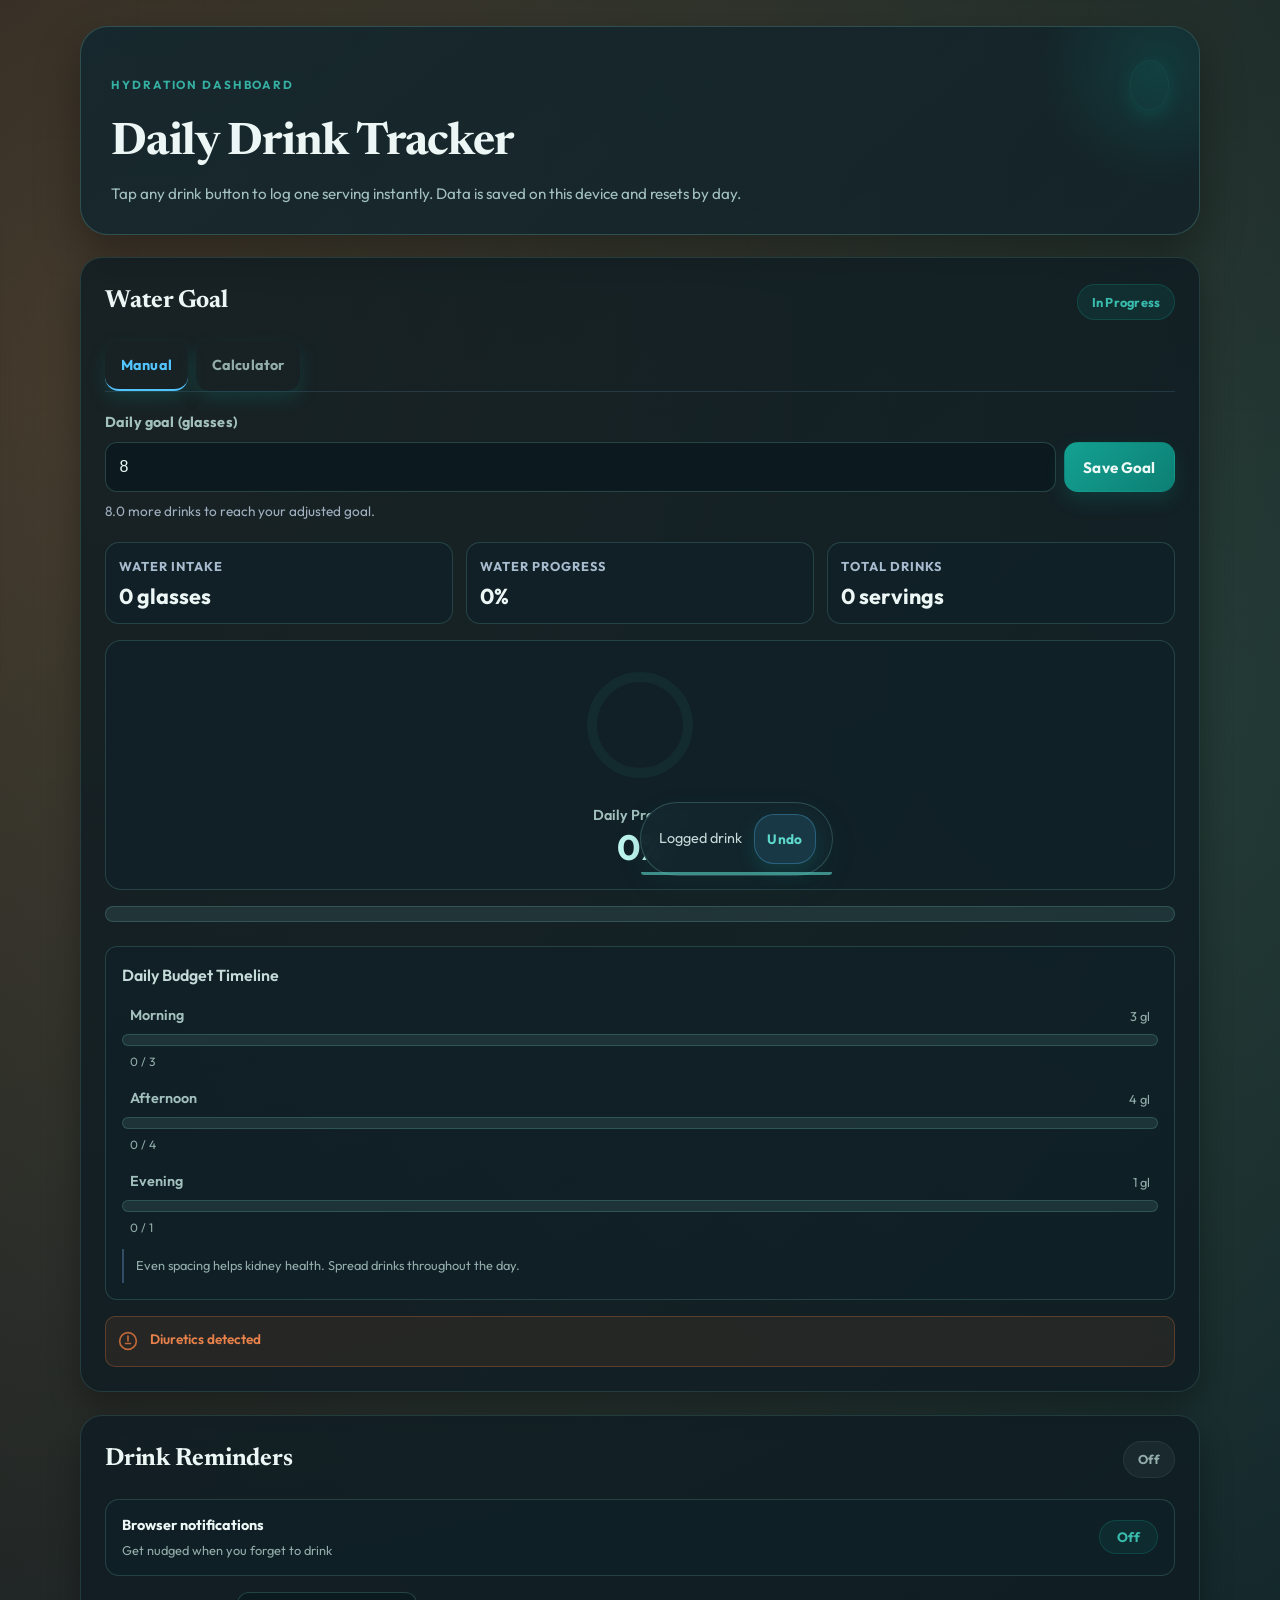
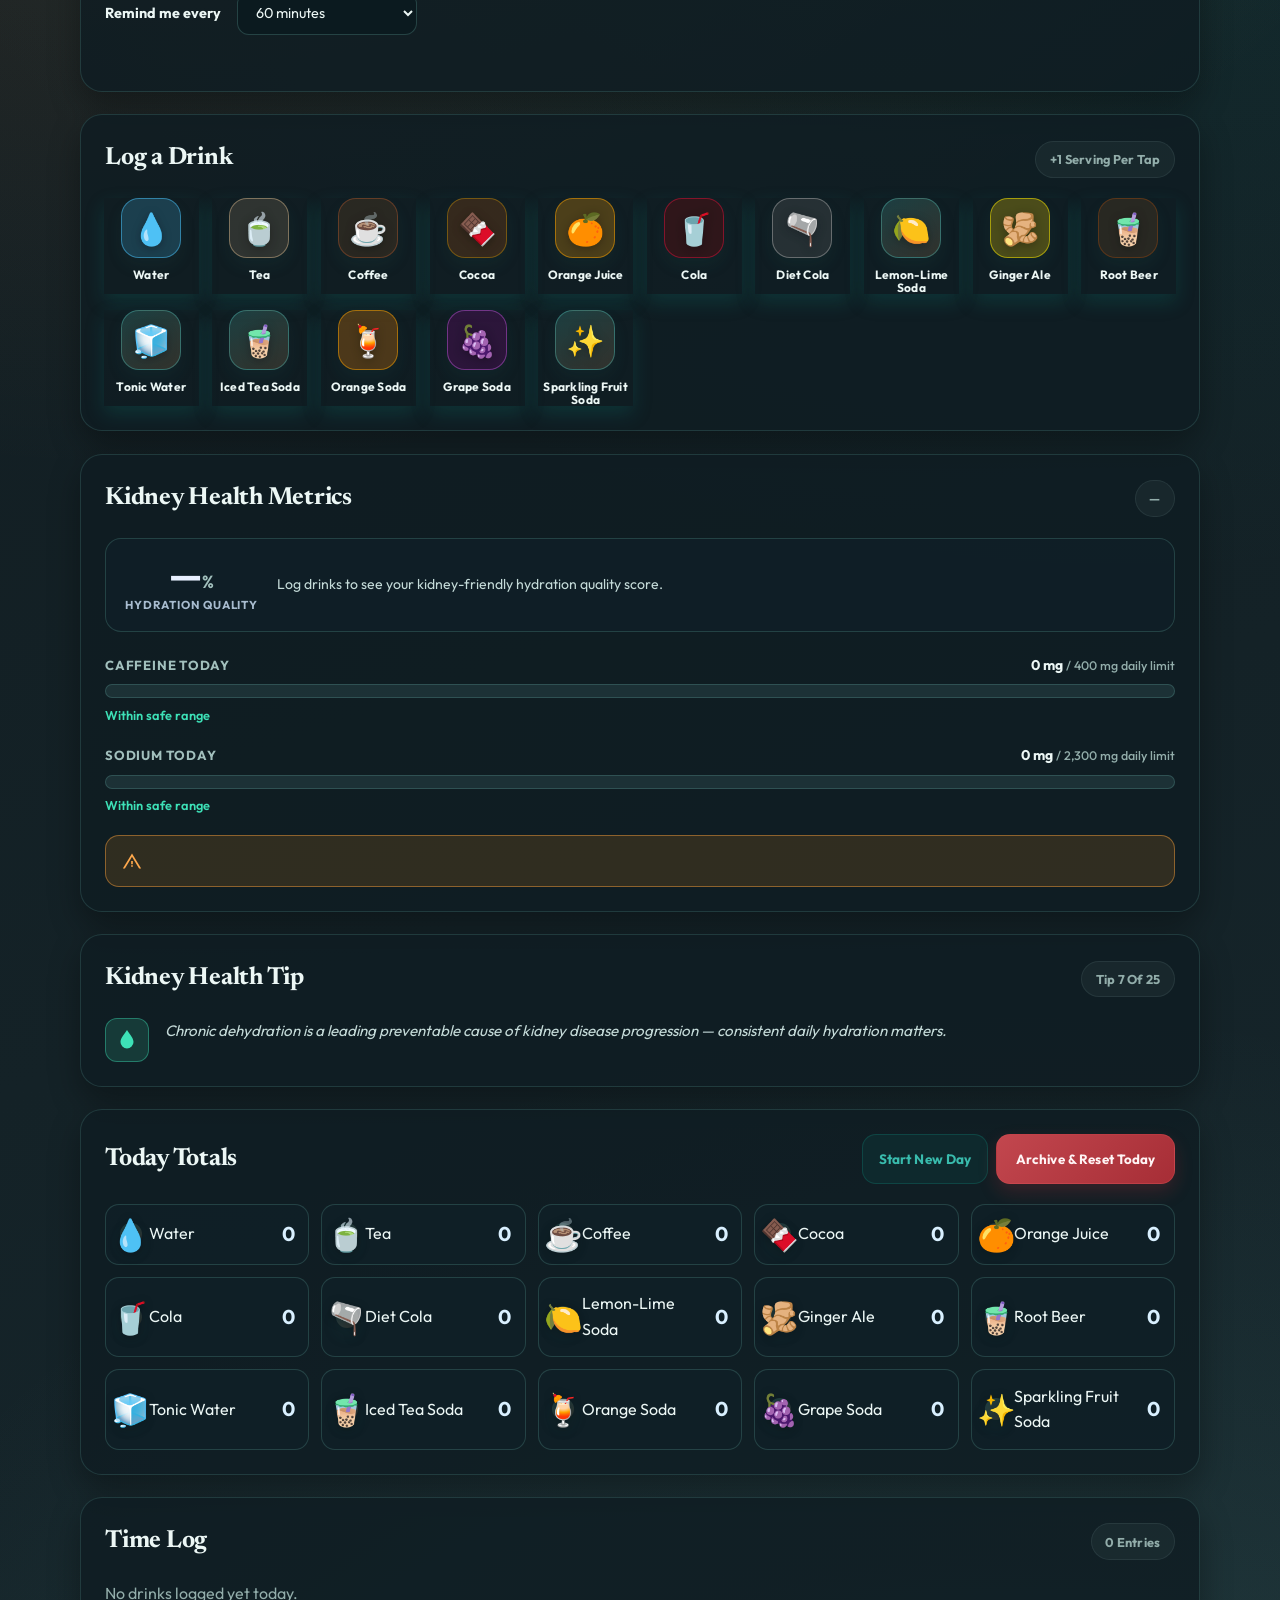
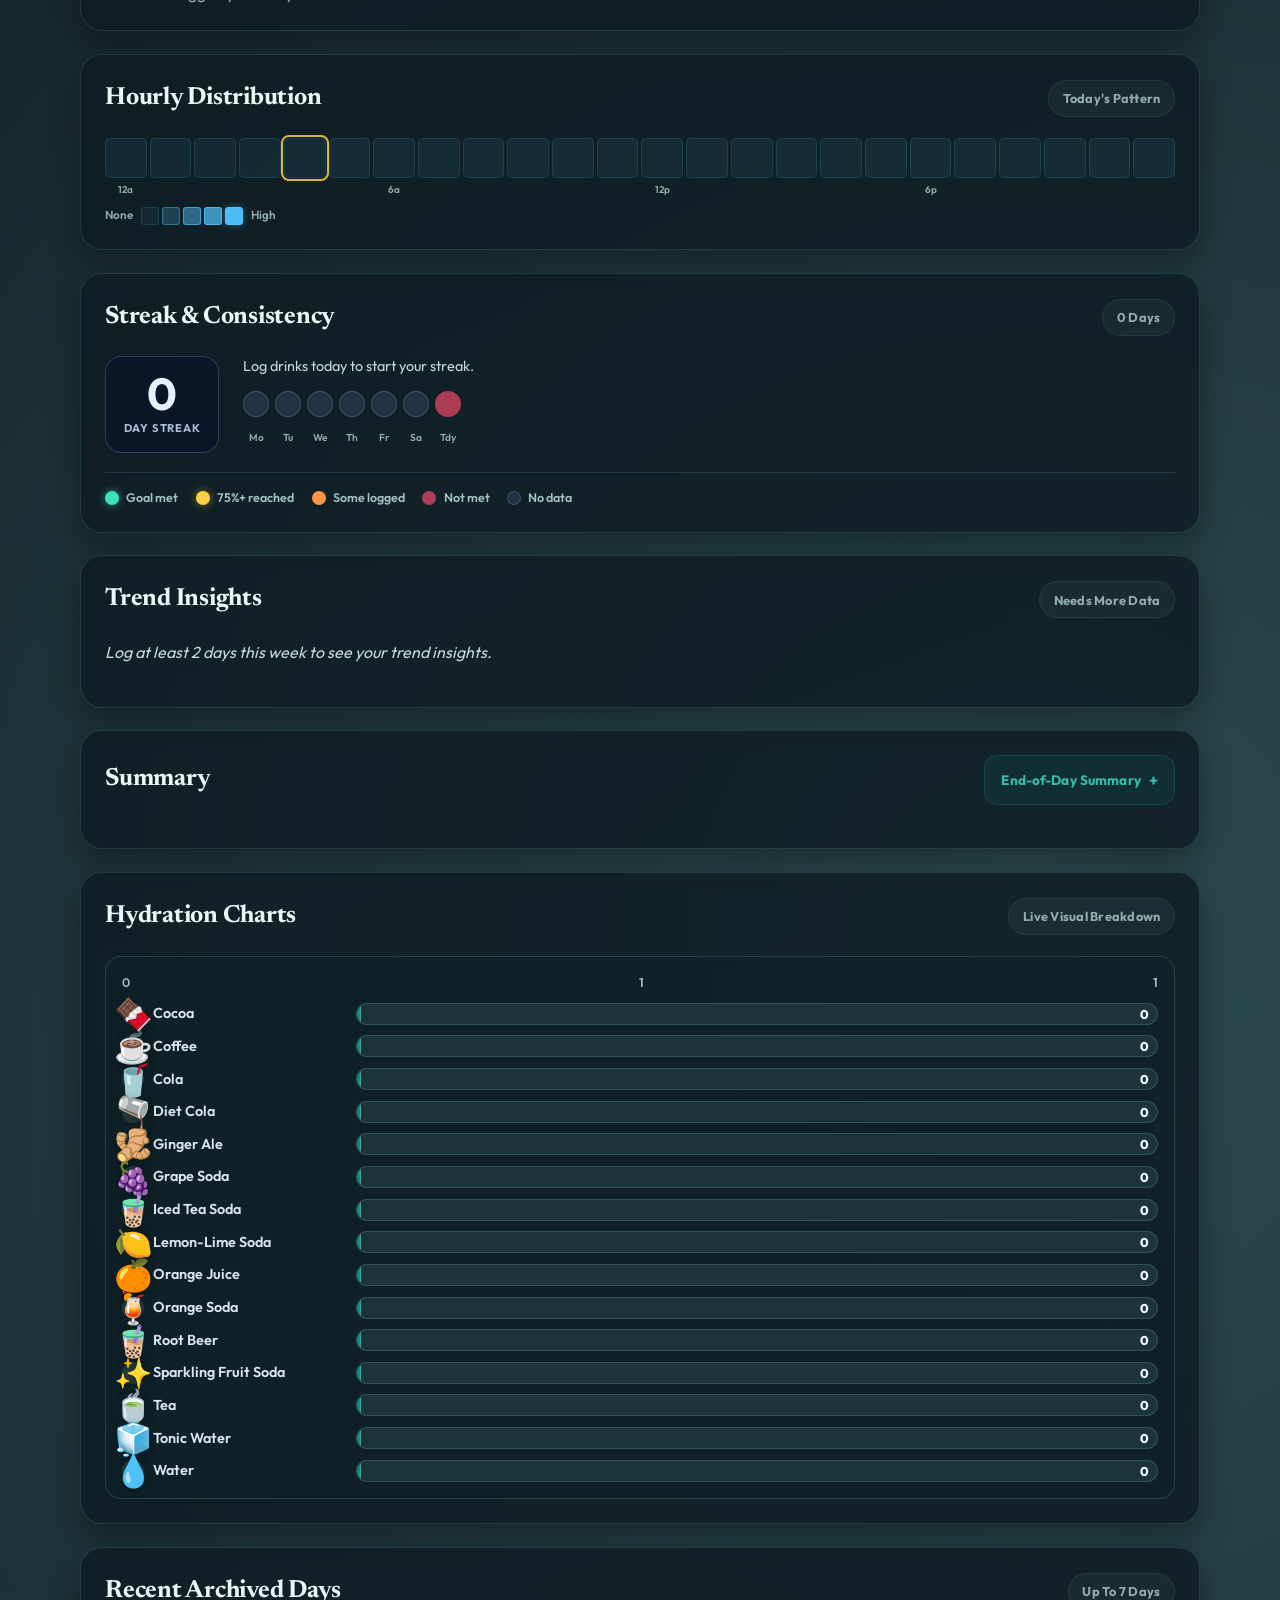
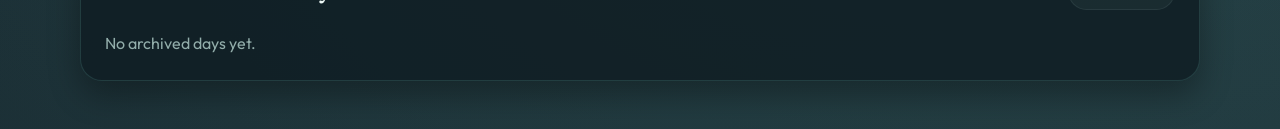
==== commit 580b1043: "Make end-of-day summary collapsible and fix hidden state" ====
--- a/index.html
+++ b/index.html
@@ -7,7 +7,7 @@
     <link rel="preconnect" href="https://fonts.googleapis.com" />
     <link rel="preconnect" href="https://fonts.gstatic.com" crossorigin />
     <link
-      href="https://fonts.googleapis.com/css2?family=Space+Grotesk:wght@400;500;600;700&family=Fraunces:opsz,wght@9..144,500;9..144,700&display=swap"
+      href="https://fonts.googleapis.com/css2?family=Outfit:wght@400;500;600;700;800&family=Newsreader:opsz,wght@6..72,500;6..72,700&display=swap"
       rel="stylesheet"
     />
     <link rel="stylesheet" href="assets/css/styles.css" />
@@ -364,10 +364,21 @@
 
       <section class="card" aria-labelledby="summaryHeading">
         <div class="section-head">
-          <h2 id="summaryHeading">End-of-Day Summary</h2>
+          <h2 id="summaryHeading">Summary</h2>
+          <button
+            type="button"
+            id="summaryToggleBtn"
+            class="info-btn summary-toggle-btn"
+            aria-expanded="false"
+            aria-controls="summaryContent"
+          >
+            End-of-Day Summary
+          </button>
+        </div>
+        <div id="summaryContent" class="summary-collapsible" hidden>
           <p class="chip" id="summaryDateLabel"></p>
-        </div>
-        <div id="dailySummary" class="summary"></div>
+          <div id="dailySummary" class="summary"></div>
+        </div>
       </section>
 
       <section class="card" aria-labelledby="chartsHeading">
--- a/assets/css/styles.css
+++ b/assets/css/styles.css
@@ -2203,3 +2203,424 @@
   }
 }
 
+/* ==========================
+   V2 Visual Makeover Layer
+   ========================== */
+
+:root {
+  --bg-0: #f2f8f6;
+  --bg-1: #e6f0ea;
+  --bg-2: #dbe8e2;
+  --surface: rgba(255, 255, 255, 0.88);
+  --surface-strong: rgba(255, 255, 255, 0.96);
+  --surface-border: rgba(31, 84, 78, 0.14);
+  --text: #153332;
+  --text-secondary: #2b4a49;
+  --muted: #57716f;
+  --muted-lighter: #4c6664;
+  --primary: #0f8f82;
+  --primary-strong: #0a6f65;
+  --accent: #f3974f;
+  --danger: #d14b52;
+  --focus: #2fa99c;
+}
+
+[data-theme="dark"] {
+  --bg-0: #0f171b;
+  --bg-1: #142227;
+  --bg-2: #1a2d34;
+  --surface: rgba(15, 29, 35, 0.82);
+  --surface-strong: rgba(18, 35, 42, 0.94);
+  --surface-border: rgba(88, 151, 146, 0.24);
+  --text: #ecf7f5;
+  --text-secondary: #c5dbd9;
+  --muted: #92adaa;
+  --muted-lighter: #a2c0bd;
+  --primary: #5dd8ca;
+  --primary-strong: #39bbad;
+  --accent: #ffb370;
+  --danger: #ff7b86;
+  --focus: #79eadf;
+}
+
+body {
+  font-family: "Outfit", "Segoe UI", sans-serif;
+  color: var(--text);
+  background:
+    radial-gradient(circle at 12% 8%, rgba(243, 151, 79, 0.24), transparent 36%),
+    radial-gradient(circle at 88% 14%, rgba(15, 143, 130, 0.2), transparent 34%),
+    radial-gradient(circle at 80% 84%, rgba(97, 173, 166, 0.25), transparent 36%),
+    linear-gradient(160deg, var(--bg-0), var(--bg-1) 50%, var(--bg-2));
+}
+
+body::before {
+  background-image:
+    linear-gradient(rgba(20, 66, 63, 0.05) 1px, transparent 1px),
+    linear-gradient(90deg, rgba(20, 66, 63, 0.05) 1px, transparent 1px);
+  background-size: 34px 34px;
+  mask-image: radial-gradient(circle at center, rgba(0, 0, 0, 0.65), transparent 92%);
+}
+
+.app-shell {
+  width: min(1120px, 100% - 2rem);
+  gap: 1.4rem;
+}
+
+.hero {
+  position: relative;
+  overflow: hidden;
+  border-radius: 28px;
+  padding: 2.1rem 1.9rem 1.7rem;
+  background: linear-gradient(140deg, rgba(255, 255, 255, 0.9), rgba(236, 246, 242, 0.86));
+  border: 1px solid rgba(31, 84, 78, 0.18);
+  box-shadow: 0 20px 40px rgba(20, 66, 63, 0.12);
+  backdrop-filter: blur(8px);
+}
+
+.hero::after {
+  content: "";
+  position: absolute;
+  right: -90px;
+  top: -90px;
+  width: 260px;
+  height: 260px;
+  border-radius: 50%;
+  background: radial-gradient(circle, rgba(15, 143, 130, 0.2), rgba(15, 143, 130, 0) 65%);
+  pointer-events: none;
+}
+
+[data-theme="dark"] .hero {
+  background: linear-gradient(140deg, rgba(20, 39, 46, 0.92), rgba(18, 34, 40, 0.86));
+  border-color: rgba(104, 175, 169, 0.3);
+  box-shadow: 0 20px 44px rgba(0, 0, 0, 0.34);
+}
+
+.eyebrow {
+  color: var(--primary-strong);
+  font-size: 0.73rem;
+  letter-spacing: 0.16em;
+}
+
+.hero h1 {
+  font-family: "Newsreader", Georgia, serif;
+  color: var(--text);
+  font-weight: 700;
+  letter-spacing: -0.02em;
+}
+
+.hero-copy {
+  color: var(--muted-lighter);
+  max-width: 74ch;
+}
+
+.theme-toggle {
+  border-color: rgba(31, 84, 78, 0.25);
+  background: rgba(15, 143, 130, 0.08);
+  color: var(--primary-strong);
+}
+
+.theme-toggle:hover {
+  background: rgba(15, 143, 130, 0.16);
+  color: var(--primary);
+}
+
+.card {
+  border-radius: 22px;
+  border: 1px solid var(--surface-border);
+  background: var(--surface);
+  box-shadow: 0 14px 30px rgba(20, 66, 63, 0.11);
+  backdrop-filter: blur(8px);
+}
+
+[data-theme="dark"] .card {
+  box-shadow: 0 14px 32px rgba(0, 0, 0, 0.32);
+}
+
+.section-head h2 {
+  font-family: "Newsreader", Georgia, serif;
+  font-size: clamp(1.2rem, 2.8vw, 1.55rem);
+  color: var(--text);
+}
+
+.chip {
+  background: rgba(15, 143, 130, 0.13);
+  border-color: rgba(15, 143, 130, 0.28);
+  color: var(--primary-strong);
+}
+
+.chip.muted {
+  background: rgba(89, 115, 113, 0.12);
+  border-color: rgba(89, 115, 113, 0.22);
+  color: var(--muted);
+}
+
+.chip.success {
+  background: rgba(243, 151, 79, 0.16);
+  border-color: rgba(243, 151, 79, 0.3);
+  color: #985215;
+}
+
+[data-theme="dark"] .chip.success {
+  color: #ffd4ab;
+}
+
+.metric,
+.total-row,
+.time-log-entry,
+.history-card,
+.khi-panel,
+.reminder-toggle-row,
+.chart-panel,
+.ring-wrap,
+.budget-breakdown {
+  background: rgba(255, 255, 255, 0.58);
+  border-color: rgba(31, 84, 78, 0.16);
+}
+
+[data-theme="dark"] .metric,
+[data-theme="dark"] .total-row,
+[data-theme="dark"] .time-log-entry,
+[data-theme="dark"] .history-card,
+[data-theme="dark"] .khi-panel,
+[data-theme="dark"] .reminder-toggle-row,
+[data-theme="dark"] .chart-panel,
+[data-theme="dark"] .ring-wrap,
+[data-theme="dark"] .budget-breakdown {
+  background: rgba(17, 34, 41, 0.7);
+  border-color: rgba(104, 175, 169, 0.24);
+}
+
+.water-highlight,
+.water-row {
+  background: linear-gradient(140deg, rgba(15, 143, 130, 0.2), rgba(92, 175, 167, 0.16));
+  border-color: rgba(15, 143, 130, 0.34);
+}
+
+button,
+.goal-input-wrap button,
+.goal-calc-btn,
+.primary-btn {
+  border-radius: 14px;
+  border: 1px solid transparent;
+  background: linear-gradient(135deg, #13a192, #0d7f74);
+  color: #ecf9f7;
+  box-shadow: 0 8px 18px rgba(13, 127, 116, 0.24);
+}
+
+button:hover,
+.goal-input-wrap button:hover,
+.goal-calc-btn:hover,
+.primary-btn:hover {
+  transform: translateY(-2px);
+  box-shadow: 0 10px 22px rgba(13, 127, 116, 0.3);
+}
+
+.info-btn,
+.toggle-btn,
+button#cancelNewDay {
+  background: rgba(15, 143, 130, 0.1);
+  color: var(--primary-strong);
+  border: 1px solid rgba(15, 143, 130, 0.28);
+  box-shadow: none;
+}
+
+button.danger {
+  background: linear-gradient(135deg, rgba(209, 75, 82, 0.93), rgba(179, 48, 56, 0.93));
+  color: #fff4f5;
+  border-color: rgba(209, 75, 82, 0.4);
+  box-shadow: 0 8px 18px rgba(179, 48, 56, 0.24);
+}
+
+input,
+select,
+.goal-input-wrap input,
+.goal-input-wrap select,
+.calculator-field input,
+.calculator-field select,
+.reminder-interval-row select {
+  border: 1.5px solid rgba(31, 84, 78, 0.2);
+  background: rgba(255, 255, 255, 0.9);
+  color: var(--text);
+}
+
+[data-theme="dark"] input,
+[data-theme="dark"] select,
+[data-theme="dark"] .goal-input-wrap input,
+[data-theme="dark"] .goal-input-wrap select,
+[data-theme="dark"] .calculator-field input,
+[data-theme="dark"] .calculator-field select,
+[data-theme="dark"] .reminder-interval-row select {
+  background: rgba(12, 26, 31, 0.86);
+  border-color: rgba(104, 175, 169, 0.28);
+  color: var(--text);
+}
+
+input:focus-visible,
+select:focus-visible,
+.goal-input-wrap input:focus-visible,
+.goal-input-wrap select:focus-visible,
+.calculator-field input:focus-visible,
+.calculator-field select:focus-visible,
+.reminder-interval-row select:focus-visible,
+button:focus-visible {
+  outline: none;
+  box-shadow: 0 0 0 3px rgba(47, 169, 156, 0.24) !important;
+  border-color: var(--focus) !important;
+}
+
+.progress-track,
+.health-meter-track,
+.period-progress,
+.bar-track {
+  background: rgba(31, 84, 78, 0.12);
+  border-color: rgba(31, 84, 78, 0.2);
+}
+
+[data-theme="dark"] .progress-track,
+[data-theme="dark"] .health-meter-track,
+[data-theme="dark"] .period-progress,
+[data-theme="dark"] .bar-track {
+  background: rgba(104, 175, 169, 0.14);
+  border-color: rgba(104, 175, 169, 0.26);
+}
+
+.progress-fill,
+.period-fill,
+.bar-fill,
+.goal-calc-btn,
+.primary-btn {
+  background: linear-gradient(90deg, #13a192, #0d7f74, #4db7ad);
+}
+
+.ring-track {
+  stroke: rgba(31, 84, 78, 0.2);
+}
+
+.ring-wrap .ring-percent {
+  color: var(--primary-strong);
+}
+
+[data-theme="dark"] .ring-wrap .ring-percent {
+  color: #bdf5ef;
+}
+
+.drink-grid {
+  gap: 1rem;
+}
+
+.drink-btn {
+  width: 95px;
+  gap: 0.55rem;
+}
+
+.drink-icon {
+  width: 60px;
+  height: 60px;
+  border-radius: 18px;
+  border: 1.5px solid rgba(15, 143, 130, 0.26);
+  background: linear-gradient(150deg, rgba(15, 143, 130, 0.14), rgba(243, 151, 79, 0.18));
+  box-shadow: 0 8px 15px rgba(31, 84, 78, 0.14);
+}
+
+.drink-btn:hover .drink-icon {
+  border-color: rgba(15, 143, 130, 0.5);
+  box-shadow: 0 12px 20px rgba(31, 84, 78, 0.2);
+}
+
+[data-theme="dark"] .drink-icon {
+  background: linear-gradient(150deg, rgba(93, 216, 202, 0.18), rgba(255, 179, 112, 0.14));
+  border-color: rgba(93, 216, 202, 0.35);
+}
+
+.undo-toast {
+  background: rgba(255, 255, 255, 0.94);
+  border-color: rgba(31, 84, 78, 0.2);
+  color: var(--text);
+  box-shadow: 0 10px 24px rgba(20, 66, 63, 0.2);
+}
+
+[data-theme="dark"] .undo-toast {
+  background: rgba(19, 38, 45, 0.96);
+  border-color: rgba(104, 175, 169, 0.3);
+}
+
+.app-shell > * {
+  animation: card-enter 420ms ease both;
+}
+
+.app-shell > *:nth-child(2) { animation-delay: 40ms; }
+.app-shell > *:nth-child(3) { animation-delay: 80ms; }
+.app-shell > *:nth-child(4) { animation-delay: 120ms; }
+.app-shell > *:nth-child(5) { animation-delay: 160ms; }
+.app-shell > *:nth-child(6) { animation-delay: 200ms; }
+
+@keyframes card-enter {
+  from {
+    opacity: 0;
+    transform: translateY(10px);
+  }
+  to {
+    opacity: 1;
+    transform: translateY(0);
+  }
+}
+
+@media (max-width: 760px) {
+  .hero {
+    border-radius: 22px;
+    padding: 1.55rem 1.2rem;
+  }
+
+  .button-group {
+    width: 100%;
+  }
+
+  .button-group button {
+    flex: 1;
+  }
+}
+
+@media (max-width: 460px) {
+  .hero h1 {
+    font-size: 1.6rem;
+  }
+
+  .hero-copy {
+    font-size: 0.9rem;
+    line-height: 1.55;
+  }
+
+  .chip {
+    font-size: 0.75rem;
+  }
+}
+
+.summary-collapsible {
+  display: grid;
+  gap: 0.8rem;
+}
+
+.summary-collapsible[hidden] {
+  display: none !important;
+}
+
+.summary-collapsible #summaryDateLabel {
+  width: fit-content;
+}
+
+.summary-toggle-btn {
+  display: inline-flex;
+  align-items: center;
+  gap: 0.5rem;
+}
+
+.summary-toggle-btn::after {
+  content: "+";
+  font-size: 1rem;
+  line-height: 1;
+}
+
+.summary-toggle-btn.is-open::after {
+  content: "-";
+}
+
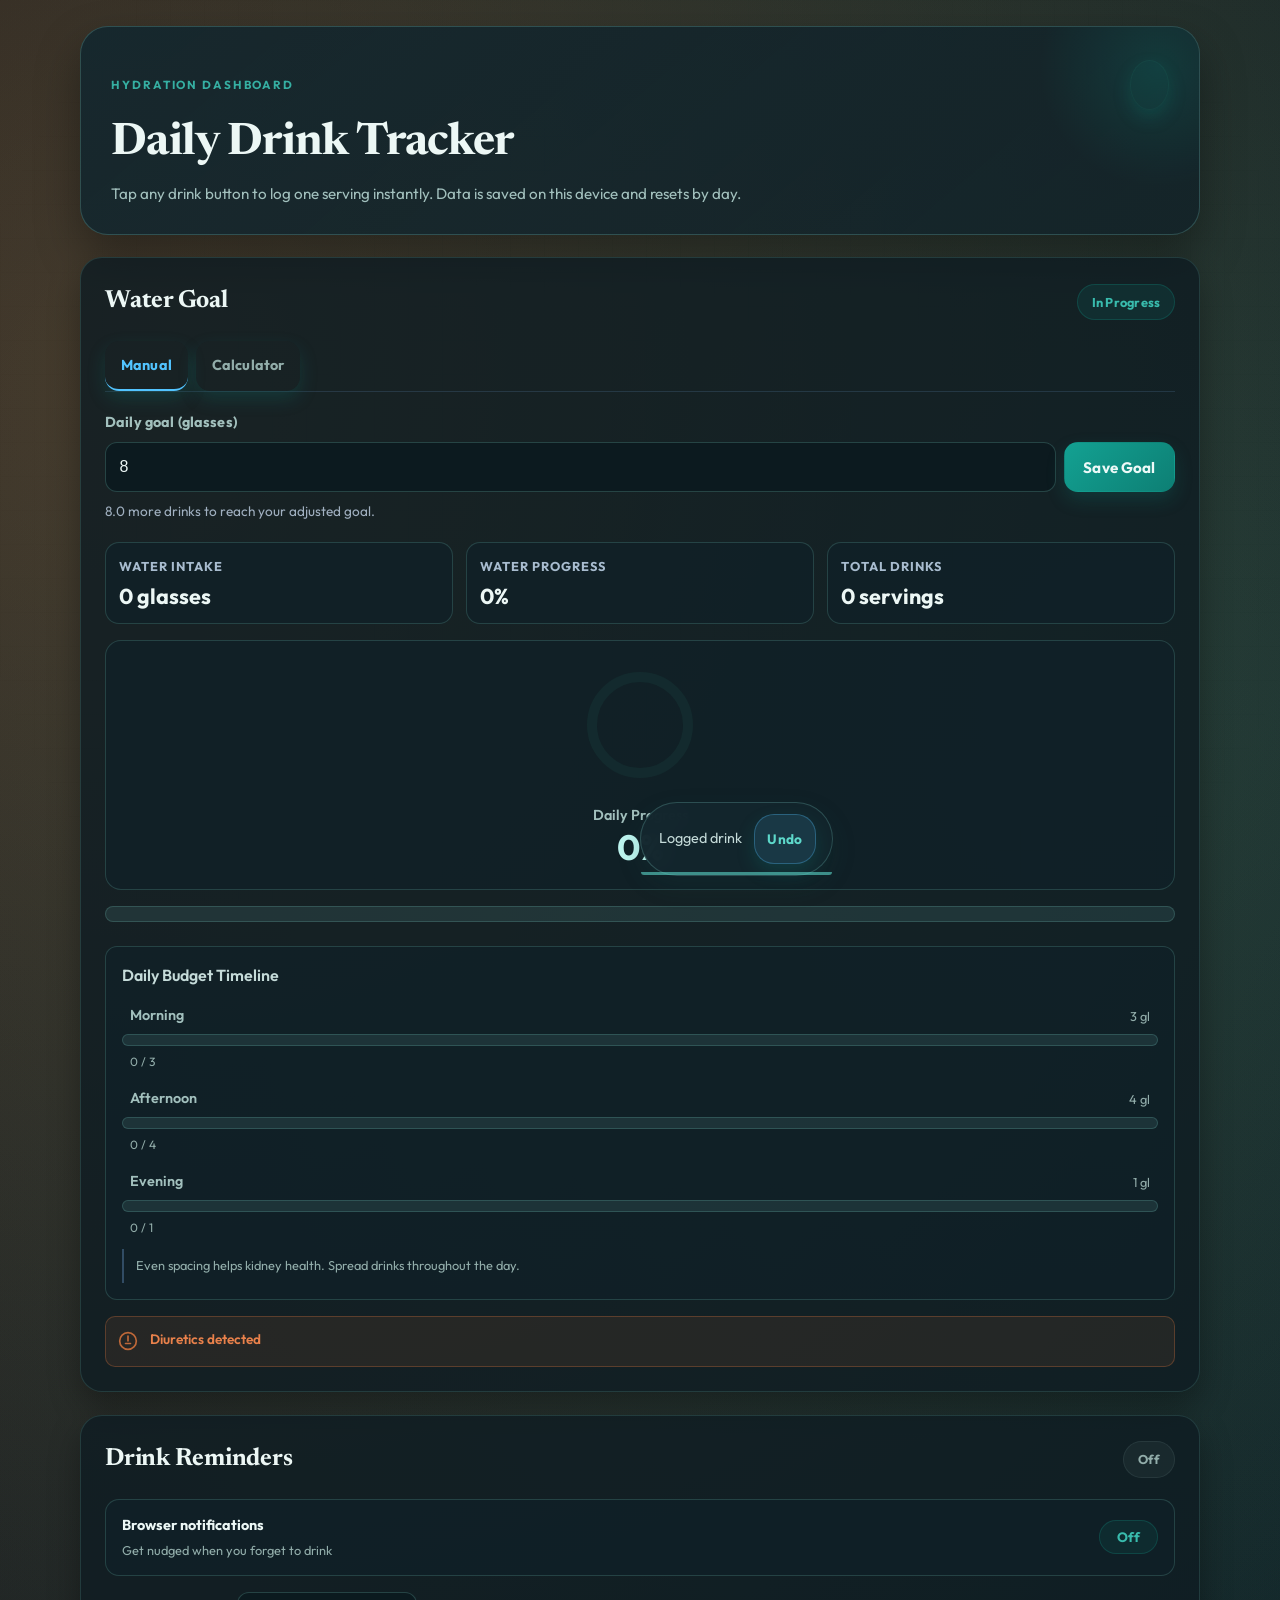
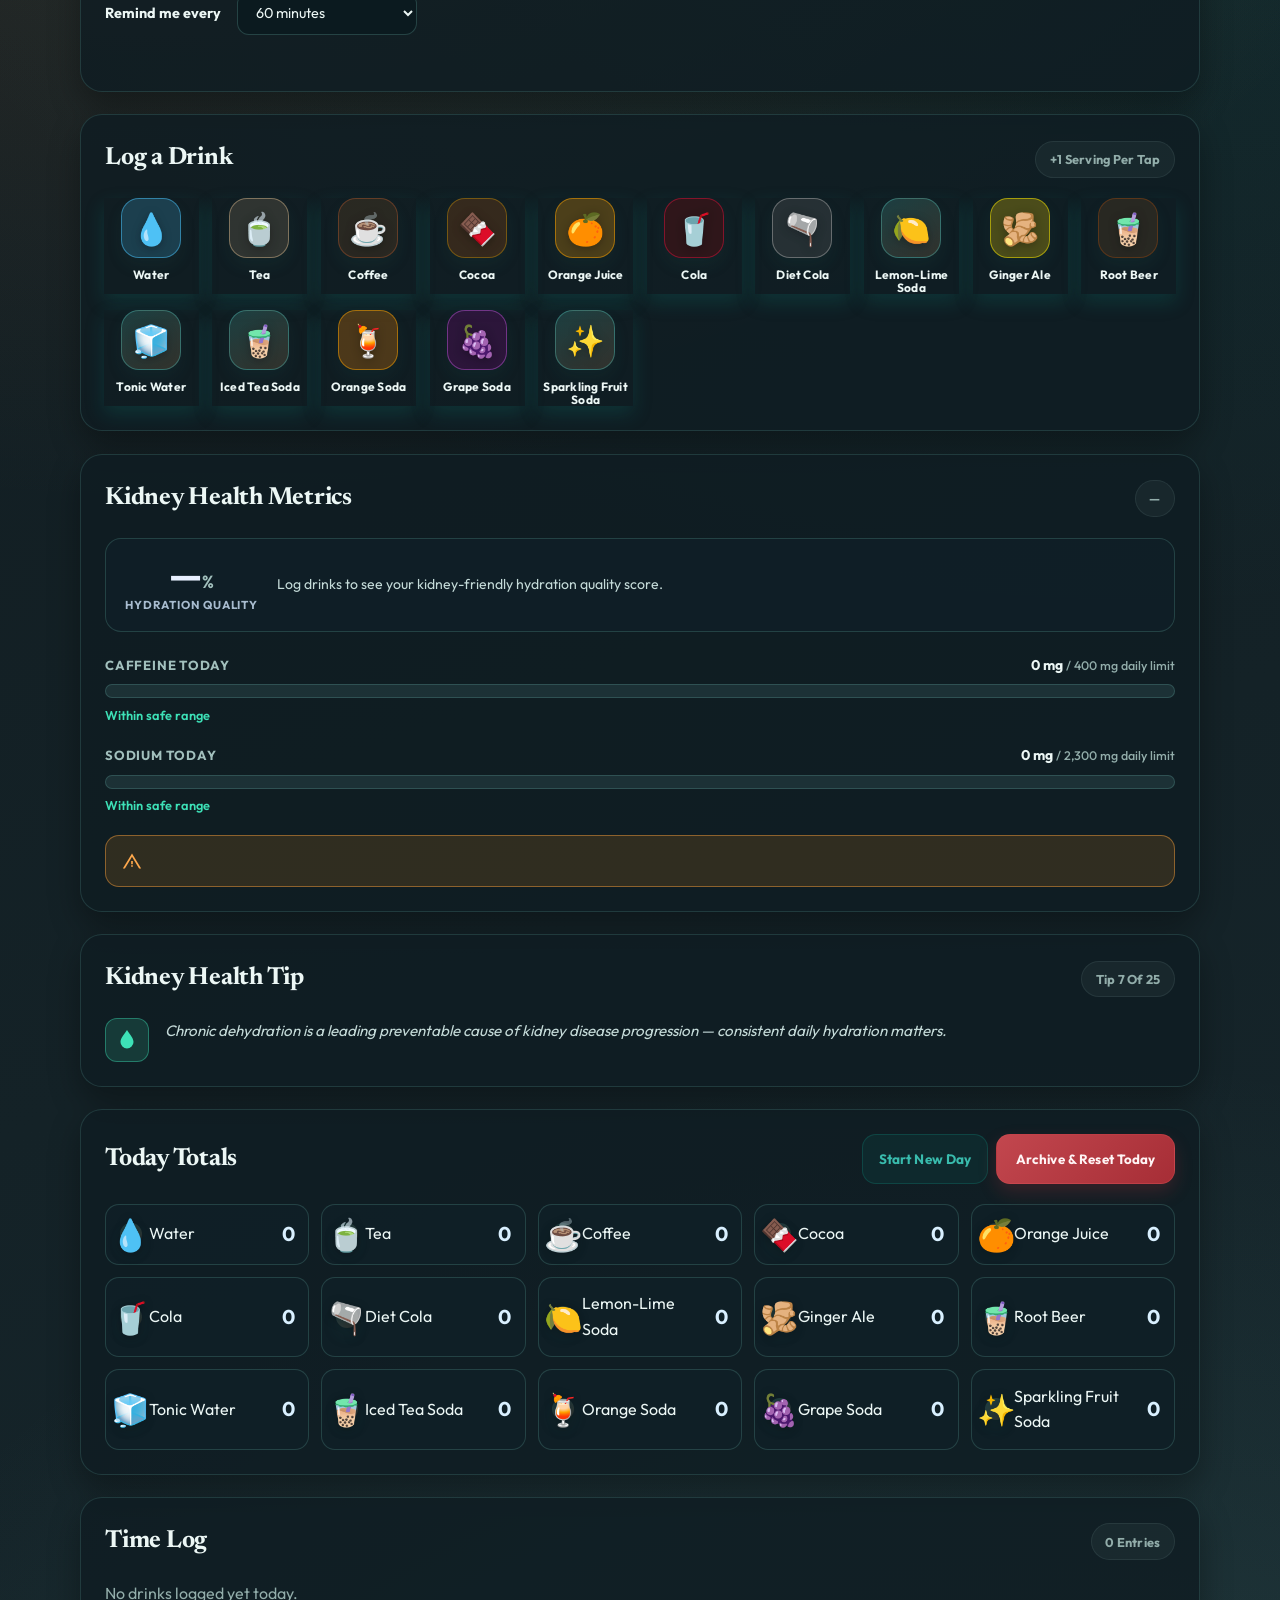
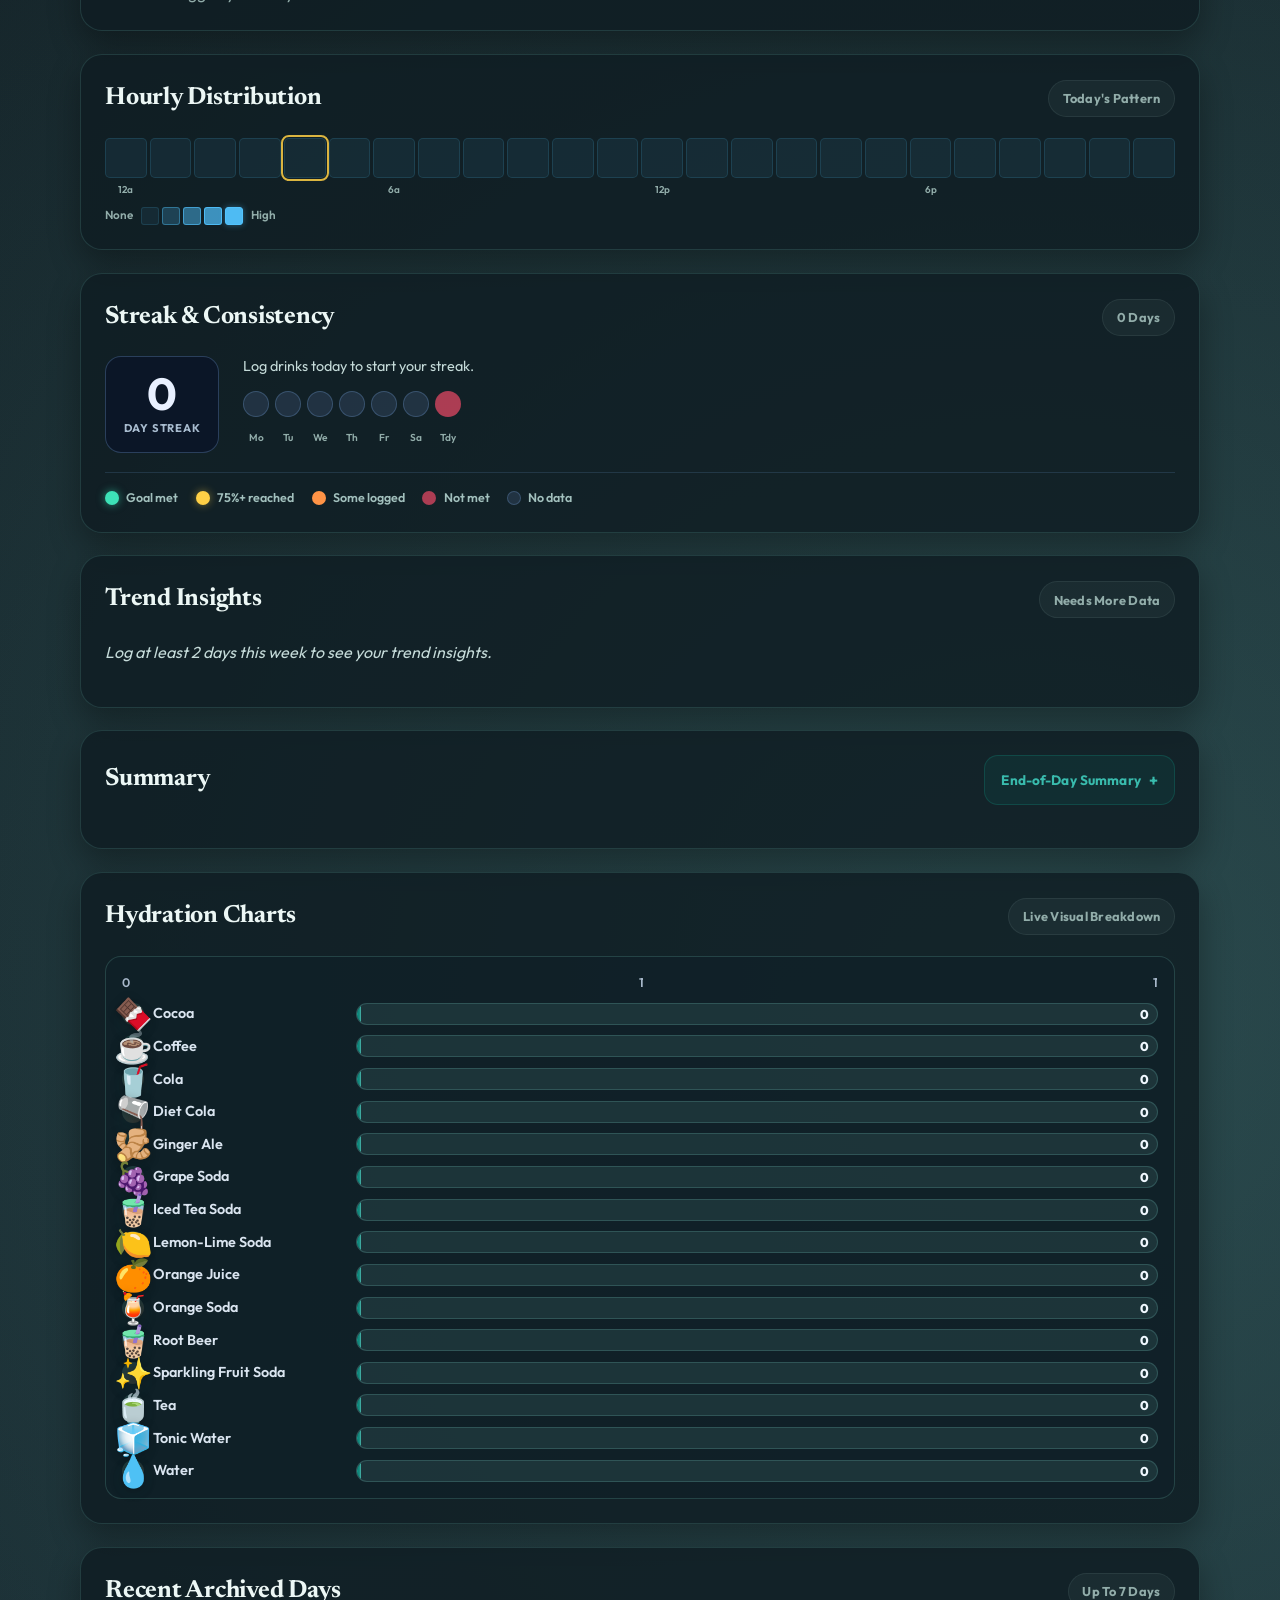
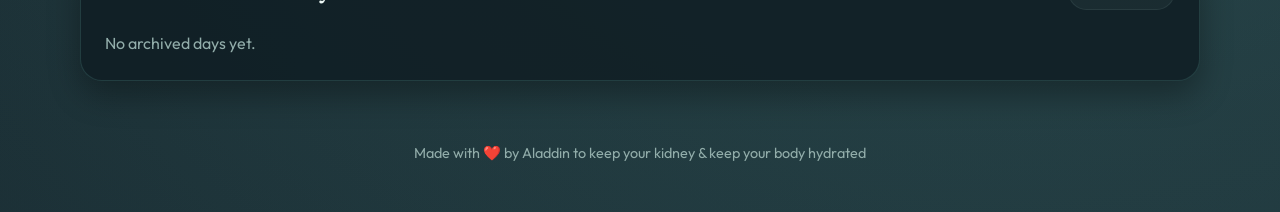
==== commit e0f9a9cc: "Add branded footer message" ====
--- a/index.html
+++ b/index.html
@@ -407,6 +407,10 @@
       <p class="error-banner" id="errorBanner" hidden></p>
     </main>
 
+    <footer class="site-footer" aria-label="Site footer">
+      <p>Made with ❤️ by Aladdin to keep your kidney &amp; keep your body hydrated</p>
+    </footer>
+
     <script type="module" src="assets/js/app.js"></script>
     <dialog id="newDayDialog" class="dialog-modal">
       <div class="dialog-content">
--- a/assets/css/styles.css
+++ b/assets/css/styles.css
@@ -2595,6 +2595,32 @@
   }
 }
 
+.site-footer {
+  width: min(1120px, calc(100% - 2rem));
+  margin: 0 auto 2rem;
+  padding: 0.85rem 1rem 1rem;
+  text-align: center;
+  color: var(--muted);
+}
+
+.site-footer p {
+  margin: 0;
+  font-size: 0.9rem;
+  line-height: 1.5;
+}
+
+@media (max-width: 460px) {
+  .site-footer {
+    width: calc(100% - 1rem);
+    margin-bottom: 1.5rem;
+    padding: 0.7rem 0.6rem;
+  }
+
+  .site-footer p {
+    font-size: 0.84rem;
+  }
+}
+
 .summary-collapsible {
   display: grid;
   gap: 0.8rem;
